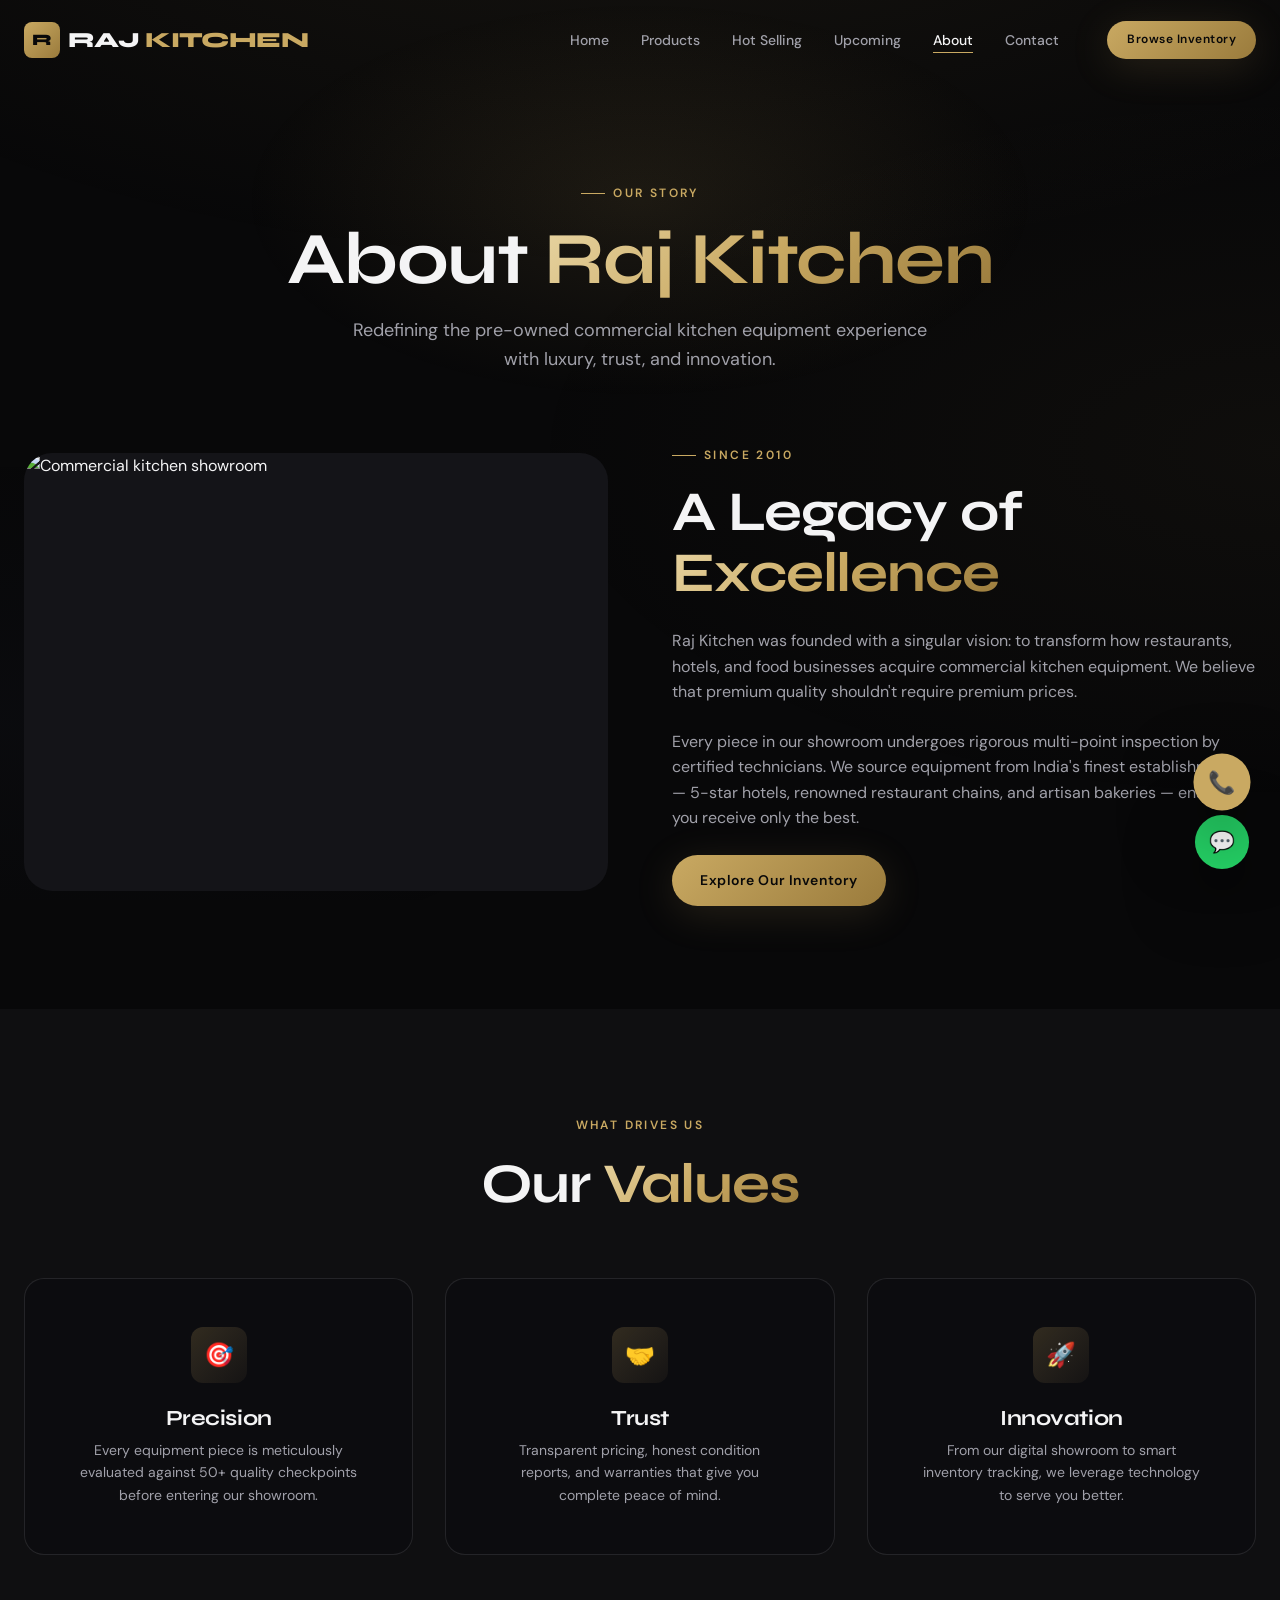
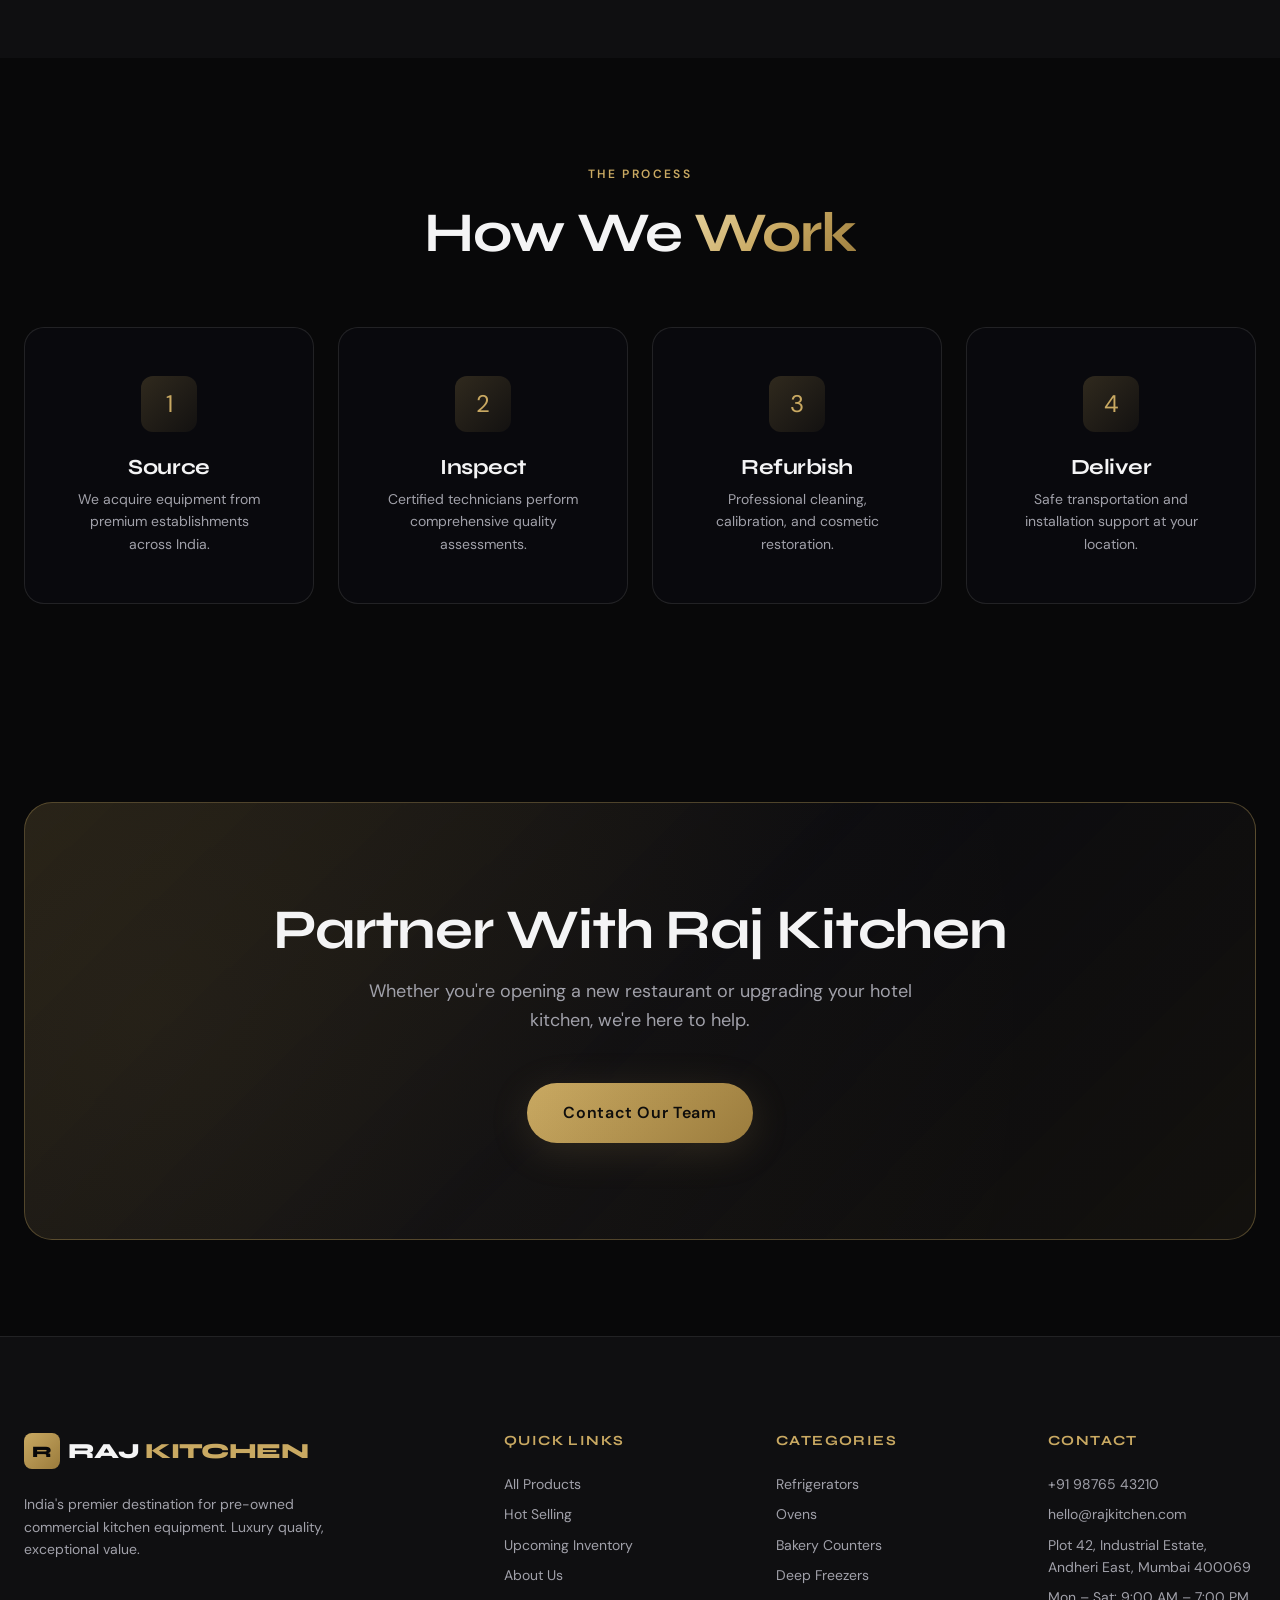
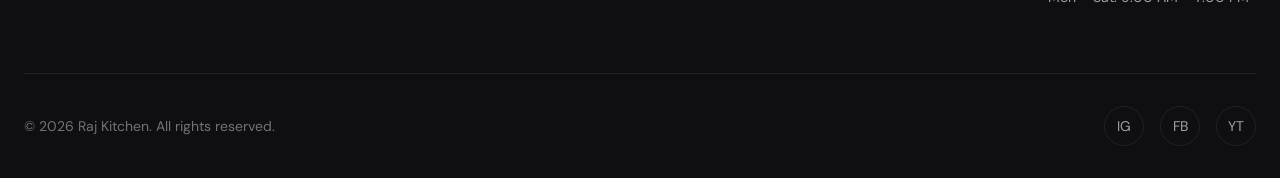
==== about.html @ 54e44d34 "Initial commit: Raj Kitchen premium commercial equipment website" ====
<!DOCTYPE html>
<html lang="en">
<head>
  <meta charset="UTF-8">
  <meta name="viewport" content="width=device-width, initial-scale=1.0">
  <meta name="description" content="Learn about Raj Kitchen — India's premier destination for pre-owned commercial kitchen equipment.">
  <title>About Us | Raj Kitchen</title>
  <link rel="stylesheet" href="css/main.css">
  <link rel="stylesheet" href="css/components.css">
  <link rel="stylesheet" href="https://cdn.jsdelivr.net/npm/aos@2.3.4/dist/aos.css">
</head>
<body data-page="about">
  <div class="page-loader" id="page-loader"><div class="loader-ring"></div></div>
  <div id="site-nav"></div>

  <section class="page-hero">
    <div class="container">
      <span class="eyebrow">Our Story</span>
      <h1 class="page-hero__title">About <span class="text-gradient">Raj Kitchen</span></h1>
      <p class="page-hero__subtitle">Redefining the pre-owned commercial kitchen equipment experience with luxury, trust, and innovation.</p>
    </div>
  </section>

  <section class="section" style="padding-top:0">
    <div class="container">
      <div class="about-story">
        <div class="about-story__image" data-aos="fade-right">
          <img src="https://images.unsplash.com/photo-1556910103-1c02745aae4d?w=900&q=80" alt="Commercial kitchen showroom" loading="lazy">
        </div>
        <div data-aos="fade-left">
          <span class="eyebrow">Since 2010</span>
          <h2 class="section-title" style="margin-top:1rem">A Legacy of <span class="text-gradient">Excellence</span></h2>
          <p class="text-muted" style="margin:1.5rem 0">
            Raj Kitchen was founded with a singular vision: to transform how restaurants, hotels, and food businesses acquire commercial kitchen equipment. We believe that premium quality shouldn't require premium prices.
          </p>
          <p class="text-muted" style="margin-bottom:1.5rem">
            Every piece in our showroom undergoes rigorous multi-point inspection by certified technicians. We source equipment from India's finest establishments — 5-star hotels, renowned restaurant chains, and artisan bakeries — ensuring you receive only the best.
          </p>
          <a href="products.html" class="btn btn--primary">Explore Our Inventory</a>
        </div>
      </div>
    </div>
  </section>

  <section class="section section--dark">
    <div class="container">
      <div class="section-header section-header--center" data-aos="fade-up">
        <span class="eyebrow">What Drives Us</span>
        <h2 class="section-title">Our <span class="text-gradient">Values</span></h2>
      </div>
      <div class="about-values">
        <div class="feature-card" data-aos="fade-up">
          <div class="feature-card__icon">🎯</div>
          <h3 class="feature-card__title">Precision</h3>
          <p class="feature-card__text">Every equipment piece is meticulously evaluated against 50+ quality checkpoints before entering our showroom.</p>
        </div>
        <div class="feature-card" data-aos="fade-up" data-aos-delay="100">
          <div class="feature-card__icon">🤝</div>
          <h3 class="feature-card__title">Trust</h3>
          <p class="feature-card__text">Transparent pricing, honest condition reports, and warranties that give you complete peace of mind.</p>
        </div>
        <div class="feature-card" data-aos="fade-up" data-aos-delay="200">
          <div class="feature-card__icon">🚀</div>
          <h3 class="feature-card__title">Innovation</h3>
          <p class="feature-card__text">From our digital showroom to smart inventory tracking, we leverage technology to serve you better.</p>
        </div>
      </div>
    </div>
  </section>

  <section class="section">
    <div class="container">
      <div class="section-header section-header--center" data-aos="fade-up">
        <span class="eyebrow">The Process</span>
        <h2 class="section-title">How We <span class="text-gradient">Work</span></h2>
      </div>
      <div class="grid-4">
        <div class="feature-card" data-aos="fade-up">
          <div class="feature-card__icon">1</div>
          <h3 class="feature-card__title">Source</h3>
          <p class="feature-card__text">We acquire equipment from premium establishments across India.</p>
        </div>
        <div class="feature-card" data-aos="fade-up" data-aos-delay="100">
          <div class="feature-card__icon">2</div>
          <h3 class="feature-card__title">Inspect</h3>
          <p class="feature-card__text">Certified technicians perform comprehensive quality assessments.</p>
        </div>
        <div class="feature-card" data-aos="fade-up" data-aos-delay="200">
          <div class="feature-card__icon">3</div>
          <h3 class="feature-card__title">Refurbish</h3>
          <p class="feature-card__text">Professional cleaning, calibration, and cosmetic restoration.</p>
        </div>
        <div class="feature-card" data-aos="fade-up" data-aos-delay="300">
          <div class="feature-card__icon">4</div>
          <h3 class="feature-card__title">Deliver</h3>
          <p class="feature-card__text">Safe transportation and installation support at your location.</p>
        </div>
      </div>
    </div>
  </section>

  <section class="cta-section">
    <div class="container">
      <div class="cta-section__inner" data-aos="zoom-in">
        <h2 class="cta-section__title">Partner With Raj Kitchen</h2>
        <p class="cta-section__text">Whether you're opening a new restaurant or upgrading your hotel kitchen, we're here to help.</p>
        <a href="contact.html" class="btn btn--primary btn--lg">Contact Our Team</a>
      </div>
    </div>
  </section>

  <div id="site-footer"></div>

  <script src="https://cdn.jsdelivr.net/npm/gsap@3.12.5/dist/gsap.min.js" defer></script>
  <script src="https://cdn.jsdelivr.net/npm/aos@2.3.4/dist/aos.js" defer></script>
  <script src="https://www.gstatic.com/firebasejs/8.10.1/firebase-app.js" defer></script>
  <script src="https://www.gstatic.com/firebasejs/8.10.1/firebase-auth.js" defer></script>
  <script src="https://www.gstatic.com/firebasejs/8.10.1/firebase-firestore.js" defer></script>
  <script src="https://www.gstatic.com/firebasejs/8.10.1/firebase-storage.js" defer></script>
  <script src="js/firebase-config.js" defer></script>
  <script src="js/firebase-service.js" defer></script>
  <script src="js/components/navigation.js" defer></script>
  <script src="js/components/footer.js" defer></script>
  <script src="js/components/floating-buttons.js" defer></script>
  <script src="js/animations.js" defer></script>
  <script src="js/main.js" defer></script>
</body>
</html>
---- css/main.css ----
@import url('https://fonts.googleapis.com/css2?family=DM+Sans:ital,opsz,wght@0,9..40,300;0,9..40,400;0,9..40,500;0,9..40,600;1,9..40,400&family=Syne:wght@400;500;600;700;800&display=swap');
@import 'variables.css';

*, *::before, *::after {
  box-sizing: border-box;
  margin: 0;
  padding: 0;
}

html {
  scroll-behavior: smooth;
  -webkit-font-smoothing: antialiased;
  -moz-osx-font-smoothing: grayscale;
}

body {
  font-family: var(--font-body);
  font-size: var(--text-base);
  line-height: 1.6;
  color: var(--color-text);
  background: var(--color-bg);
  overflow-x: hidden;
}

body::before {
  content: '';
  position: fixed;
  inset: 0;
  background:
    radial-gradient(ellipse 80% 50% at 50% -20%, rgba(201, 169, 98, 0.08), transparent),
    radial-gradient(ellipse 60% 40% at 100% 50%, rgba(201, 169, 98, 0.04), transparent),
    radial-gradient(ellipse 50% 30% at 0% 80%, rgba(100, 120, 180, 0.03), transparent);
  pointer-events: none;
  z-index: 0;
}

img, video {
  max-width: 100%;
  height: auto;
  display: block;
}

a {
  color: inherit;
  text-decoration: none;
}

button {
  font-family: inherit;
  cursor: pointer;
  border: none;
  background: none;
}

ul, ol {
  list-style: none;
}

.container {
  width: 100%;
  max-width: var(--container-max);
  margin: 0 auto;
  padding: 0 var(--space-lg);
}

.container--narrow {
  max-width: var(--container-narrow);
}

/* Typography */
h1, h2, h3, h4, h5, h6 {
  font-family: var(--font-display);
  font-weight: 700;
  line-height: 1.1;
  letter-spacing: -0.02em;
}

.text-gradient {
  background: linear-gradient(135deg, var(--color-gold-light) 0%, var(--color-gold) 50%, var(--color-gold-dark) 100%);
  -webkit-background-clip: text;
  -webkit-text-fill-color: transparent;
  background-clip: text;
}

.text-muted { color: var(--color-text-muted); }
.text-dim { color: var(--color-text-dim); }
.text-gold { color: var(--color-gold); }

.eyebrow {
  display: inline-flex;
  align-items: center;
  gap: var(--space-sm);
  font-size: var(--text-xs);
  font-weight: 600;
  letter-spacing: 0.2em;
  text-transform: uppercase;
  color: var(--color-gold);
}

.eyebrow::before {
  content: '';
  width: 24px;
  height: 1px;
  background: var(--color-gold);
}

.section-header {
  margin-bottom: var(--space-3xl);
}

.section-header--center {
  text-align: center;
}

.section-header--center .eyebrow::before {
  display: none;
}

.section-title {
  font-size: var(--text-4xl);
  margin-top: var(--space-md);
}

.section-subtitle {
  font-size: var(--text-lg);
  color: var(--color-text-muted);
  margin-top: var(--space-md);
  max-width: 600px;
}

.section-header--center .section-subtitle {
  margin-left: auto;
  margin-right: auto;
}

/* Sections */
.section {
  position: relative;
  padding: var(--space-section) 0;
  z-index: 1;
}

.section--dark {
  background: var(--color-bg-elevated);
}

/* Buttons */
.btn {
  display: inline-flex;
  align-items: center;
  justify-content: center;
  gap: var(--space-sm);
  padding: 0.9rem 1.75rem;
  font-size: var(--text-sm);
  font-weight: 600;
  letter-spacing: 0.04em;
  border-radius: var(--radius-full);
  transition: all var(--duration-normal) var(--ease-out-expo);
  white-space: nowrap;
}

.btn--primary {
  background: linear-gradient(135deg, var(--color-gold) 0%, var(--color-gold-dark) 100%);
  color: var(--color-bg);
  box-shadow: var(--shadow-gold);
}

.btn--primary:hover {
  transform: translateY(-2px);
  box-shadow: 0 12px 48px rgba(201, 169, 98, 0.35);
}

.btn--secondary {
  background: var(--glass-bg);
  color: var(--color-text);
  border: 1px solid var(--glass-border);
  backdrop-filter: var(--glass-blur);
  -webkit-backdrop-filter: var(--glass-blur);
}

.btn--secondary:hover {
  border-color: var(--color-border-gold);
  background: rgba(201, 169, 98, 0.08);
}

.btn--ghost {
  color: var(--color-gold);
  padding: 0.5rem 0;
  border-bottom: 1px solid transparent;
  border-radius: 0;
}

.btn--ghost:hover {
  border-bottom-color: var(--color-gold);
}

.btn--sm {
  padding: 0.6rem 1.25rem;
  font-size: var(--text-xs);
}

.btn--lg {
  padding: 1.1rem 2.25rem;
  font-size: var(--text-base);
}

.btn-group {
  display: flex;
  flex-wrap: wrap;
  gap: var(--space-md);
}

/* Glass card */
.glass-card {
  background: var(--glass-bg);
  border: 1px solid var(--glass-border);
  border-radius: var(--radius-lg);
  backdrop-filter: var(--glass-blur);
  -webkit-backdrop-filter: var(--glass-blur);
  box-shadow: var(--shadow-md);
}

/* Status badges */
.badge {
  display: inline-flex;
  align-items: center;
  gap: 0.35rem;
  padding: 0.3rem 0.75rem;
  font-size: var(--text-xs);
  font-weight: 600;
  letter-spacing: 0.06em;
  text-transform: uppercase;
  border-radius: var(--radius-full);
}

.badge--available { background: rgba(52, 211, 153, 0.15); color: var(--color-success); }
.badge--reserved { background: rgba(251, 191, 36, 0.15); color: var(--color-warning); }
.badge--sold { background: rgba(248, 113, 113, 0.15); color: var(--color-danger); }
.badge--incoming { background: rgba(96, 165, 250, 0.15); color: var(--color-info); }

/* Loading */
.skeleton {
  background: linear-gradient(90deg, var(--color-surface) 25%, rgba(255,255,255,0.05) 50%, var(--color-surface) 75%);
  background-size: 200% 100%;
  animation: shimmer 1.5s infinite;
  border-radius: var(--radius-md);
}

@keyframes shimmer {
  0% { background-position: 200% 0; }
  100% { background-position: -200% 0; }
}

.page-loader {
  position: fixed;
  inset: 0;
  z-index: 9999;
  display: flex;
  align-items: center;
  justify-content: center;
  background: var(--color-bg);
  transition: opacity 0.5s, visibility 0.5s;
}

.page-loader.hidden {
  opacity: 0;
  visibility: hidden;
  pointer-events: none;
}

.loader-ring {
  width: 48px;
  height: 48px;
  border: 2px solid var(--color-border);
  border-top-color: var(--color-gold);
  border-radius: 50%;
  animation: spin 0.8s linear infinite;
}

@keyframes spin {
  to { transform: rotate(360deg); }
}

/* Utility */
.sr-only {
  position: absolute;
  width: 1px;
  height: 1px;
  padding: 0;
  margin: -1px;
  overflow: hidden;
  clip: rect(0, 0, 0, 0);
  border: 0;
}

.hidden { display: none !important; }

.grid-2 {
  display: grid;
  grid-template-columns: repeat(2, 1fr);
  gap: var(--space-xl);
}

.grid-3 {
  display: grid;
  grid-template-columns: repeat(3, 1fr);
  gap: var(--space-xl);
}

.grid-4 {
  display: grid;
  grid-template-columns: repeat(4, 1fr);
  gap: var(--space-lg);
}

@media (max-width: 1024px) {
  .grid-4 { grid-template-columns: repeat(2, 1fr); }
  .grid-3 { grid-template-columns: repeat(2, 1fr); }
}

@media (max-width: 640px) {
  .grid-2, .grid-3, .grid-4 { grid-template-columns: 1fr; }
  :root { --header-height: 68px; }
}
---- css/components.css ----
/* ========== HEADER ========== */
.header {
  position: fixed;
  top: 0;
  left: 0;
  right: 0;
  z-index: 1000;
  height: var(--header-height);
  transition: all var(--duration-normal) var(--ease-out-expo);
}

.header.scrolled {
  background: rgba(8, 8, 9, 0.85);
  backdrop-filter: blur(20px);
  -webkit-backdrop-filter: blur(20px);
  border-bottom: 1px solid var(--color-border);
}

.header__inner {
  display: flex;
  align-items: center;
  justify-content: space-between;
  height: 100%;
}

.logo {
  display: flex;
  align-items: center;
  gap: var(--space-sm);
  font-family: var(--font-display);
  font-size: var(--text-xl);
  font-weight: 800;
  letter-spacing: -0.03em;
}

.logo__icon {
  width: 36px;
  height: 36px;
  display: flex;
  align-items: center;
  justify-content: center;
  background: linear-gradient(135deg, var(--color-gold), var(--color-gold-dark));
  border-radius: var(--radius-sm);
  color: var(--color-bg);
  font-size: 1rem;
  font-weight: 800;
}

.nav {
  display: flex;
  align-items: center;
  gap: var(--space-2xl);
}

.nav__list {
  display: flex;
  align-items: center;
  gap: var(--space-xl);
}

.nav__link {
  font-size: var(--text-sm);
  font-weight: 500;
  color: var(--color-text-muted);
  transition: color var(--duration-fast);
  position: relative;
}

.nav__link::after {
  content: '';
  position: absolute;
  bottom: -4px;
  left: 0;
  width: 0;
  height: 1px;
  background: var(--color-gold);
  transition: width var(--duration-normal) var(--ease-out-expo);
}

.nav__link:hover,
.nav__link.active {
  color: var(--color-text);
}

.nav__link:hover::after,
.nav__link.active::after {
  width: 100%;
}

.nav__toggle {
  display: none;
  flex-direction: column;
  gap: 5px;
  padding: var(--space-sm);
}

.nav__toggle span {
  display: block;
  width: 24px;
  height: 2px;
  background: var(--color-text);
  transition: all var(--duration-fast);
  transform-origin: center;
}

.nav__toggle.active span:nth-child(1) { transform: translateY(7px) rotate(45deg); }
.nav__toggle.active span:nth-child(2) { opacity: 0; }
.nav__toggle.active span:nth-child(3) { transform: translateY(-7px) rotate(-45deg); }

@media (max-width: 900px) {
  .nav__toggle { display: flex; }

  .nav__list {
    position: fixed;
    top: var(--header-height);
    left: 0;
    right: 0;
    bottom: 0;
    flex-direction: column;
    justify-content: center;
    gap: var(--space-2xl);
    background: rgba(8, 8, 9, 0.97);
    backdrop-filter: blur(24px);
    transform: translateX(100%);
    transition: transform var(--duration-slow) var(--ease-out-expo);
  }

  .nav__list.open { transform: translateX(0); }

  .nav__link { font-size: var(--text-2xl); font-family: var(--font-display); }
}

/* ========== HERO ========== */
.hero {
  position: relative;
  min-height: 100vh;
  display: flex;
  align-items: center;
  padding-top: var(--header-height);
  overflow: hidden;
}

.hero__bg-glow {
  position: absolute;
  width: 600px;
  height: 600px;
  border-radius: 50%;
  background: radial-gradient(circle, rgba(201, 169, 98, 0.12) 0%, transparent 70%);
  top: 20%;
  right: -10%;
  pointer-events: none;
  filter: blur(60px);
}

.hero__grid {
  display: grid;
  grid-template-columns: 1fr 1fr;
  gap: var(--space-3xl);
  align-items: center;
  min-height: calc(100vh - var(--header-height));
}

.hero__content {
  position: relative;
  z-index: 2;
}

.hero__title {
  font-size: var(--text-hero);
  font-weight: 800;
  line-height: 1.02;
  margin-bottom: var(--space-lg);
}

.hero__subtitle {
  font-size: var(--text-xl);
  color: var(--color-text-muted);
  max-width: 520px;
  margin-bottom: var(--space-2xl);
  line-height: 1.5;
}

.hero__canvas-wrap {
  position: relative;
  height: 70vh;
  min-height: 420px;
  max-height: 720px;
  perspective: 1200px;
}

.hero__canvas-wrap::before {
  content: '';
  position: absolute;
  inset: 10% 5% 15%;
  background: radial-gradient(ellipse at center, rgba(201, 169, 98, 0.18) 0%, transparent 65%);
  pointer-events: none;
  z-index: 0;
  animation: heroGlowPulse 4s ease-in-out infinite;
}

.hero__canvas-wrap::after {
  content: '';
  position: absolute;
  bottom: 8%;
  left: 50%;
  transform: translateX(-50%);
  width: 70%;
  height: 12%;
  background: radial-gradient(ellipse, rgba(201, 169, 98, 0.25) 0%, transparent 70%);
  filter: blur(24px);
  pointer-events: none;
  z-index: 0;
}

@keyframes heroGlowPulse {
  0%, 100% { opacity: 0.6; transform: scale(1); }
  50% { opacity: 1; transform: scale(1.05); }
}

#hero-canvas {
  position: relative;
  z-index: 1;
  width: 100%;
  height: 100%;
  cursor: grab;
  display: block;
  touch-action: none;
}

#hero-canvas:active { cursor: grabbing; }

.hero__canvas-label {
  position: absolute;
  bottom: var(--space-lg);
  left: 50%;
  transform: translateX(-50%);
  font-size: var(--text-xs);
  letter-spacing: 0.15em;
  text-transform: uppercase;
  color: var(--color-text-dim);
}

.hero__scroll-hint {
  position: absolute;
  bottom: var(--space-2xl);
  left: var(--space-lg);
  display: flex;
  flex-direction: column;
  align-items: center;
  gap: var(--space-sm);
  color: var(--color-text-dim);
  font-size: var(--text-xs);
  letter-spacing: 0.1em;
  text-transform: uppercase;
}

.hero__scroll-line {
  width: 1px;
  height: 48px;
  background: linear-gradient(to bottom, var(--color-gold), transparent);
  animation: scrollPulse 2s ease-in-out infinite;
}

@keyframes scrollPulse {
  0%, 100% { opacity: 0.3; transform: scaleY(0.6); }
  50% { opacity: 1; transform: scaleY(1); }
}

@media (max-width: 900px) {
  .hero__grid {
    grid-template-columns: 1fr;
    text-align: center;
    padding-bottom: var(--space-3xl);
  }

  .hero__subtitle { margin-left: auto; margin-right: auto; }
  .btn-group { justify-content: center; }
  .hero__canvas-wrap { height: 50vh; order: -1; }
  .hero__scroll-hint { display: none; }
}

/* ========== PRODUCT CARDS ========== */
.product-card {
  position: relative;
  border-radius: var(--radius-lg);
  overflow: hidden;
  background: var(--color-bg-card);
  border: 1px solid var(--color-border);
  transition: all var(--duration-normal) var(--ease-out-expo);
  transform-style: preserve-3d;
  perspective: 1000px;
}

.product-card:hover {
  border-color: var(--color-border-gold);
  box-shadow: var(--shadow-gold);
  transform: translateY(-8px);
}

.product-card__image-wrap {
  position: relative;
  aspect-ratio: 4/3;
  overflow: hidden;
  background: var(--color-surface);
}

.product-card__image {
  width: 100%;
  height: 100%;
  object-fit: cover;
  transition: transform var(--duration-slow) var(--ease-out-expo);
}

.product-card:hover .product-card__image {
  transform: scale(1.06);
}

.product-card__badge {
  position: absolute;
  top: var(--space-md);
  left: var(--space-md);
  z-index: 2;
}

.product-card__featured {
  position: absolute;
  top: var(--space-md);
  right: var(--space-md);
  padding: 0.25rem 0.6rem;
  background: var(--color-gold);
  color: var(--color-bg);
  font-size: 0.65rem;
  font-weight: 700;
  letter-spacing: 0.1em;
  text-transform: uppercase;
  border-radius: var(--radius-sm);
}

.product-card__body {
  padding: var(--space-lg);
}

.product-card__category {
  font-size: var(--text-xs);
  color: var(--color-gold);
  text-transform: uppercase;
  letter-spacing: 0.1em;
  margin-bottom: var(--space-xs);
}

.product-card__name {
  font-family: var(--font-display);
  font-size: var(--text-lg);
  font-weight: 600;
  margin-bottom: var(--space-sm);
  display: -webkit-box;
  -webkit-line-clamp: 2;
  -webkit-box-orient: vertical;
  overflow: hidden;
}

.product-card__price {
  font-size: var(--text-xl);
  font-weight: 700;
  color: var(--color-gold-light);
  margin-bottom: var(--space-md);
}

.product-card__footer {
  display: flex;
  align-items: center;
  justify-content: space-between;
  padding-top: var(--space-md);
  border-top: 1px solid var(--color-border);
}

/* ========== CATEGORY CARDS ========== */
.category-card {
  position: relative;
  padding: var(--space-2xl) var(--space-xl);
  border-radius: var(--radius-lg);
  background: var(--glass-bg);
  border: 1px solid var(--glass-border);
  backdrop-filter: var(--glass-blur);
  text-align: center;
  transition: all var(--duration-normal) var(--ease-out-expo);
  transform-style: preserve-3d;
  cursor: pointer;
  overflow: hidden;
}

.category-card::before {
  content: '';
  position: absolute;
  inset: 0;
  background: linear-gradient(135deg, rgba(201, 169, 98, 0.08), transparent);
  opacity: 0;
  transition: opacity var(--duration-normal);
}

.category-card:hover::before { opacity: 1; }

.category-card:hover {
  border-color: var(--color-border-gold);
  box-shadow: var(--shadow-gold);
}

.category-card__icon {
  width: 64px;
  height: 64px;
  margin: 0 auto var(--space-lg);
  display: flex;
  align-items: center;
  justify-content: center;
  font-size: 2rem;
  background: rgba(201, 169, 98, 0.1);
  border-radius: var(--radius-md);
  border: 1px solid var(--color-border-gold);
}

.category-card__name {
  font-family: var(--font-display);
  font-size: var(--text-lg);
  font-weight: 600;
  margin-bottom: var(--space-xs);
}

.category-card__count {
  font-size: var(--text-sm);
  color: var(--color-text-dim);
}

/* ========== FEATURE TABS ========== */
.feature-tabs {
  display: flex;
  gap: var(--space-sm);
  margin-bottom: var(--space-2xl);
  flex-wrap: wrap;
}

.feature-tab {
  padding: 0.65rem 1.5rem;
  font-size: var(--text-sm);
  font-weight: 500;
  color: var(--color-text-muted);
  border: 1px solid var(--color-border);
  border-radius: var(--radius-full);
  transition: all var(--duration-fast);
}

.feature-tab:hover,
.feature-tab.active {
  color: var(--color-bg);
  background: var(--color-gold);
  border-color: var(--color-gold);
}

/* ========== WHY CHOOSE US ========== */
.feature-card {
  padding: var(--space-2xl);
  border-radius: var(--radius-lg);
  background: var(--glass-bg);
  border: 1px solid var(--glass-border);
  text-align: center;
  transition: all var(--duration-normal) var(--ease-out-expo);
}

.feature-card:hover {
  transform: translateY(-6px);
  border-color: var(--color-border-gold);
  box-shadow: var(--shadow-gold);
}

.feature-card__icon {
  width: 56px;
  height: 56px;
  margin: 0 auto var(--space-lg);
  display: flex;
  align-items: center;
  justify-content: center;
  font-size: 1.5rem;
  background: linear-gradient(135deg, rgba(201, 169, 98, 0.2), rgba(201, 169, 98, 0.05));
  border-radius: var(--radius-md);
  color: var(--color-gold);
}

.feature-card__title {
  font-family: var(--font-display);
  font-size: var(--text-xl);
  margin-bottom: var(--space-sm);
}

.feature-card__text {
  color: var(--color-text-muted);
  font-size: var(--text-sm);
}

/* ========== STATS ========== */
.stats-grid {
  display: grid;
  grid-template-columns: repeat(4, 1fr);
  gap: var(--space-xl);
}

.stat-card {
  text-align: center;
  padding: var(--space-2xl);
  border-radius: var(--radius-lg);
  background: var(--glass-bg);
  border: 1px solid var(--glass-border);
}

.stat-card__number {
  font-family: var(--font-display);
  font-size: var(--text-4xl);
  font-weight: 800;
  color: var(--color-gold);
  line-height: 1;
  margin-bottom: var(--space-sm);
}

.stat-card__label {
  font-size: var(--text-sm);
  color: var(--color-text-muted);
  text-transform: uppercase;
  letter-spacing: 0.1em;
}

@media (max-width: 768px) {
  .stats-grid { grid-template-columns: repeat(2, 1fr); }
}

/* ========== TESTIMONIALS ========== */
.testimonial-card {
  padding: var(--space-2xl);
  border-radius: var(--radius-lg);
  background: var(--glass-bg);
  border: 1px solid var(--glass-border);
  height: 100%;
}

.testimonial-card__stars {
  color: var(--color-gold);
  font-size: var(--text-lg);
  margin-bottom: var(--space-lg);
  letter-spacing: 2px;
}

.testimonial-card__text {
  font-size: var(--text-lg);
  line-height: 1.7;
  color: var(--color-text-muted);
  margin-bottom: var(--space-xl);
  font-style: italic;
}

.testimonial-card__author {
  display: flex;
  align-items: center;
  gap: var(--space-md);
}

.testimonial-card__avatar {
  width: 48px;
  height: 48px;
  border-radius: 50%;
  background: linear-gradient(135deg, var(--color-gold), var(--color-gold-dark));
  display: flex;
  align-items: center;
  justify-content: center;
  font-weight: 700;
  color: var(--color-bg);
}

.testimonial-card__name {
  font-weight: 600;
}

.testimonial-card__role {
  font-size: var(--text-sm);
  color: var(--color-text-dim);
}

.swiper-pagination-bullet {
  background: var(--color-text-dim) !important;
  opacity: 0.5 !important;
}

.swiper-pagination-bullet-active {
  background: var(--color-gold) !important;
  opacity: 1 !important;
}

/* ========== CTA ========== */
.cta-section {
  position: relative;
  padding: var(--space-4xl) 0;
  overflow: hidden;
}

.cta-section__inner {
  position: relative;
  padding: var(--space-4xl);
  border-radius: var(--radius-xl);
  background: linear-gradient(135deg, rgba(201, 169, 98, 0.12) 0%, rgba(12, 12, 16, 0.9) 50%, rgba(201, 169, 98, 0.06) 100%);
  border: 1px solid var(--color-border-gold);
  text-align: center;
  overflow: hidden;
}

.cta-section__inner::before {
  content: '';
  position: absolute;
  top: -50%;
  left: -50%;
  width: 200%;
  height: 200%;
  background: radial-gradient(circle at 30% 50%, rgba(201, 169, 98, 0.08), transparent 50%);
  pointer-events: none;
}

.cta-section__title {
  font-size: var(--text-4xl);
  margin-bottom: var(--space-md);
  position: relative;
}

.cta-section__text {
  font-size: var(--text-lg);
  color: var(--color-text-muted);
  max-width: 560px;
  margin: 0 auto var(--space-2xl);
  position: relative;
}

/* ========== FOOTER ========== */
.footer {
  background: var(--color-bg-elevated);
  border-top: 1px solid var(--color-border);
  padding: var(--space-4xl) 0 var(--space-xl);
}

.footer__grid {
  display: grid;
  grid-template-columns: 2fr 1fr 1fr 1fr;
  gap: var(--space-3xl);
  margin-bottom: var(--space-3xl);
}

.footer__brand-text {
  color: var(--color-text-muted);
  margin-top: var(--space-lg);
  max-width: 320px;
  font-size: var(--text-sm);
}

.footer__heading {
  font-family: var(--font-display);
  font-size: var(--text-sm);
  font-weight: 700;
  text-transform: uppercase;
  letter-spacing: 0.1em;
  margin-bottom: var(--space-lg);
  color: var(--color-gold);
}

.footer__links {
  display: flex;
  flex-direction: column;
  gap: var(--space-sm);
}

.footer__link {
  font-size: var(--text-sm);
  color: var(--color-text-muted);
  transition: color var(--duration-fast);
}

.footer__link:hover { color: var(--color-text); }

.footer__bottom {
  display: flex;
  align-items: center;
  justify-content: space-between;
  padding-top: var(--space-xl);
  border-top: 1px solid var(--color-border);
  font-size: var(--text-sm);
  color: var(--color-text-dim);
}

.footer__socials {
  display: flex;
  gap: var(--space-md);
}

.footer__social {
  width: 40px;
  height: 40px;
  display: flex;
  align-items: center;
  justify-content: center;
  border-radius: 50%;
  border: 1px solid var(--color-border);
  color: var(--color-text-muted);
  transition: all var(--duration-fast);
}

.footer__social:hover {
  border-color: var(--color-gold);
  color: var(--color-gold);
}

@media (max-width: 900px) {
  .footer__grid { grid-template-columns: 1fr 1fr; }
  .footer__bottom { flex-direction: column; gap: var(--space-md); text-align: center; }
}

@media (max-width: 480px) {
  .footer__grid { grid-template-columns: 1fr; }
}

/* ========== FLOATING BUTTONS ========== */
.floating-actions {
  position: fixed;
  bottom: var(--space-xl);
  right: var(--space-xl);
  z-index: 900;
  display: flex;
  flex-direction: column-reverse;
  gap: var(--space-sm);
}

.floating-btn {
  width: 52px;
  height: 52px;
  border-radius: 50%;
  display: flex;
  align-items: center;
  justify-content: center;
  font-size: 1.25rem;
  color: #fff;
  box-shadow: var(--shadow-lg);
  transition: all var(--duration-normal) var(--ease-out-expo);
  position: relative;
}

.floating-btn:hover {
  transform: scale(1.1);
}

.floating-btn--whatsapp { background: #25d366; }
.floating-btn--call { background: var(--color-gold); color: var(--color-bg); }
.floating-btn--email { background: #4a90d9; }
.floating-btn--instagram { background: linear-gradient(45deg, #f09433, #e6683c, #dc2743, #cc2366, #bc1888); }
.floating-btn--facebook { background: #1877f2; }
.floating-btn--telegram { background: #0088cc; }
.floating-btn--youtube { background: #ff0000; }

.floating-btn__tooltip {
  position: absolute;
  right: calc(100% + 10px);
  white-space: nowrap;
  padding: 0.4rem 0.75rem;
  background: var(--color-surface);
  border: 1px solid var(--color-border);
  border-radius: var(--radius-sm);
  font-size: var(--text-xs);
  opacity: 0;
  pointer-events: none;
  transition: opacity var(--duration-fast);
}

.floating-btn:hover .floating-btn__tooltip { opacity: 1; }

/* ========== PAGE HERO (inner pages) ========== */
.page-hero {
  padding: calc(var(--header-height) + var(--space-4xl)) 0 var(--space-3xl);
  text-align: center;
  position: relative;
  overflow: hidden;
}

.page-hero::before {
  content: '';
  position: absolute;
  top: 0;
  left: 50%;
  transform: translateX(-50%);
  width: 800px;
  height: 400px;
  background: radial-gradient(ellipse, rgba(201, 169, 98, 0.1), transparent 70%);
  pointer-events: none;
}

.page-hero__title {
  font-size: var(--text-5xl);
  margin-top: var(--space-md);
  position: relative;
}

.page-hero__subtitle {
  font-size: var(--text-lg);
  color: var(--color-text-muted);
  margin-top: var(--space-md);
  max-width: 600px;
  margin-left: auto;
  margin-right: auto;
  position: relative;
}

/* ========== FILTERS ========== */
.filters-bar {
  display: flex;
  flex-wrap: wrap;
  gap: var(--space-md);
  margin-bottom: var(--space-2xl);
  padding: var(--space-lg);
  background: var(--glass-bg);
  border: 1px solid var(--glass-border);
  border-radius: var(--radius-lg);
  backdrop-filter: var(--glass-blur);
}

.filter-select,
.filter-input {
  padding: 0.65rem 1rem;
  background: var(--color-surface);
  border: 1px solid var(--color-border);
  border-radius: var(--radius-md);
  color: var(--color-text);
  font-size: var(--text-sm);
  min-width: 160px;
}

.filter-select:focus,
.filter-input:focus {
  outline: none;
  border-color: var(--color-gold);
}

/* ========== PRODUCT DETAIL ========== */
.product-detail {
  display: grid;
  grid-template-columns: 1fr 1fr;
  gap: var(--space-3xl);
  align-items: start;
}

.product-gallery__main {
  aspect-ratio: 4/3;
  border-radius: var(--radius-lg);
  overflow: hidden;
  background: var(--color-surface);
  margin-bottom: var(--space-md);
}

.product-gallery__main img {
  width: 100%;
  height: 100%;
  object-fit: cover;
}

.product-gallery__thumbs {
  display: flex;
  gap: var(--space-sm);
  overflow-x: auto;
}

.product-gallery__thumb {
  width: 80px;
  height: 60px;
  border-radius: var(--radius-sm);
  overflow: hidden;
  border: 2px solid transparent;
  cursor: pointer;
  flex-shrink: 0;
  opacity: 0.6;
  transition: all var(--duration-fast);
}

.product-gallery__thumb.active,
.product-gallery__thumb:hover {
  border-color: var(--color-gold);
  opacity: 1;
}

.product-gallery__thumb img {
  width: 100%;
  height: 100%;
  object-fit: cover;
}

.product-info__price {
  font-size: var(--text-3xl);
  font-weight: 800;
  color: var(--color-gold-light);
  margin: var(--space-lg) 0;
}

.product-info__specs {
  margin: var(--space-2xl) 0;
}

.product-info__specs h3 {
  font-size: var(--text-lg);
  margin-bottom: var(--space-md);
}

.spec-list {
  display: grid;
  gap: var(--space-sm);
}

.spec-item {
  display: flex;
  justify-content: space-between;
  padding: var(--space-sm) 0;
  border-bottom: 1px solid var(--color-border);
  font-size: var(--text-sm);
}

.spec-item__label { color: var(--color-text-dim); }
.spec-item__value { font-weight: 500; }

.contact-actions {
  display: flex;
  flex-wrap: wrap;
  gap: var(--space-md);
  margin-top: var(--space-xl);
}

@media (max-width: 900px) {
  .product-detail { grid-template-columns: 1fr; }
}

/* ========== CONTACT ========== */
.contact-grid {
  display: grid;
  grid-template-columns: 1fr 1.2fr;
  gap: var(--space-3xl);
}

.contact-info-card {
  padding: var(--space-2xl);
  border-radius: var(--radius-lg);
  background: var(--glass-bg);
  border: 1px solid var(--glass-border);
  margin-bottom: var(--space-lg);
}

.contact-info-card__icon {
  width: 48px;
  height: 48px;
  display: flex;
  align-items: center;
  justify-content: center;
  background: rgba(201, 169, 98, 0.1);
  border-radius: var(--radius-md);
  color: var(--color-gold);
  font-size: 1.25rem;
  margin-bottom: var(--space-md);
}

.contact-form {
  padding: var(--space-2xl);
  border-radius: var(--radius-lg);
  background: var(--glass-bg);
  border: 1px solid var(--glass-border);
}

.form-group {
  margin-bottom: var(--space-lg);
}

.form-label {
  display: block;
  font-size: var(--text-sm);
  font-weight: 500;
  margin-bottom: var(--space-sm);
  color: var(--color-text-muted);
}

.form-input,
.form-textarea,
.form-select {
  width: 100%;
  padding: 0.85rem 1rem;
  background: var(--color-surface);
  border: 1px solid var(--color-border);
  border-radius: var(--radius-md);
  color: var(--color-text);
  font-size: var(--text-base);
  transition: border-color var(--duration-fast);
}

.form-input:focus,
.form-textarea:focus,
.form-select:focus {
  outline: none;
  border-color: var(--color-gold);
}

.form-textarea {
  min-height: 140px;
  resize: vertical;
}

@media (max-width: 900px) {
  .contact-grid { grid-template-columns: 1fr; }
}

/* ========== ABOUT ========== */
.about-story {
  display: grid;
  grid-template-columns: 1fr 1fr;
  gap: var(--space-3xl);
  align-items: center;
}

.about-story__image {
  border-radius: var(--radius-xl);
  overflow: hidden;
  aspect-ratio: 4/3;
  background: var(--color-surface);
}

.about-story__image img {
  width: 100%;
  height: 100%;
  object-fit: cover;
}

.about-values {
  display: grid;
  grid-template-columns: repeat(3, 1fr);
  gap: var(--space-xl);
}

@media (max-width: 900px) {
  .about-story { grid-template-columns: 1fr; }
  .about-values { grid-template-columns: 1fr; }
}

/* ========== EMPTY STATE ========== */
.empty-state {
  text-align: center;
  padding: var(--space-4xl);
  color: var(--color-text-muted);
}

.empty-state__icon {
  font-size: 3rem;
  margin-bottom: var(--space-lg);
  opacity: 0.5;
}

/* ========== MARQUEE ========== */
.marquee {
  overflow: hidden;
  padding: var(--space-lg) 0;
  border-top: 1px solid var(--color-border);
  border-bottom: 1px solid var(--color-border);
  background: var(--color-bg-elevated);
}

.marquee__track {
  display: flex;
  gap: var(--space-3xl);
  animation: marquee 30s linear infinite;
  width: max-content;
}

.marquee__item {
  font-family: var(--font-display);
  font-size: var(--text-sm);
  font-weight: 600;
  letter-spacing: 0.15em;
  text-transform: uppercase;
  color: var(--color-text-dim);
  white-space: nowrap;
  display: flex;
  align-items: center;
  gap: var(--space-3xl);
}

.marquee__item::after {
  content: '◆';
  color: var(--color-gold);
  font-size: 0.5rem;
}

@keyframes marquee {
  0% { transform: translateX(0); }
  100% { transform: translateX(-50%); }
}

/* ========== PARALLAX LAYERS ========== */
.parallax-layer {
  will-change: transform;
}

/* ========== BREADCRUMB ========== */
.breadcrumb {
  display: flex;
  align-items: center;
  gap: var(--space-sm);
  font-size: var(--text-sm);
  color: var(--color-text-dim);
  margin-bottom: var(--space-xl);
}

.breadcrumb a:hover { color: var(--color-gold); }
.breadcrumb__sep { opacity: 0.4; }
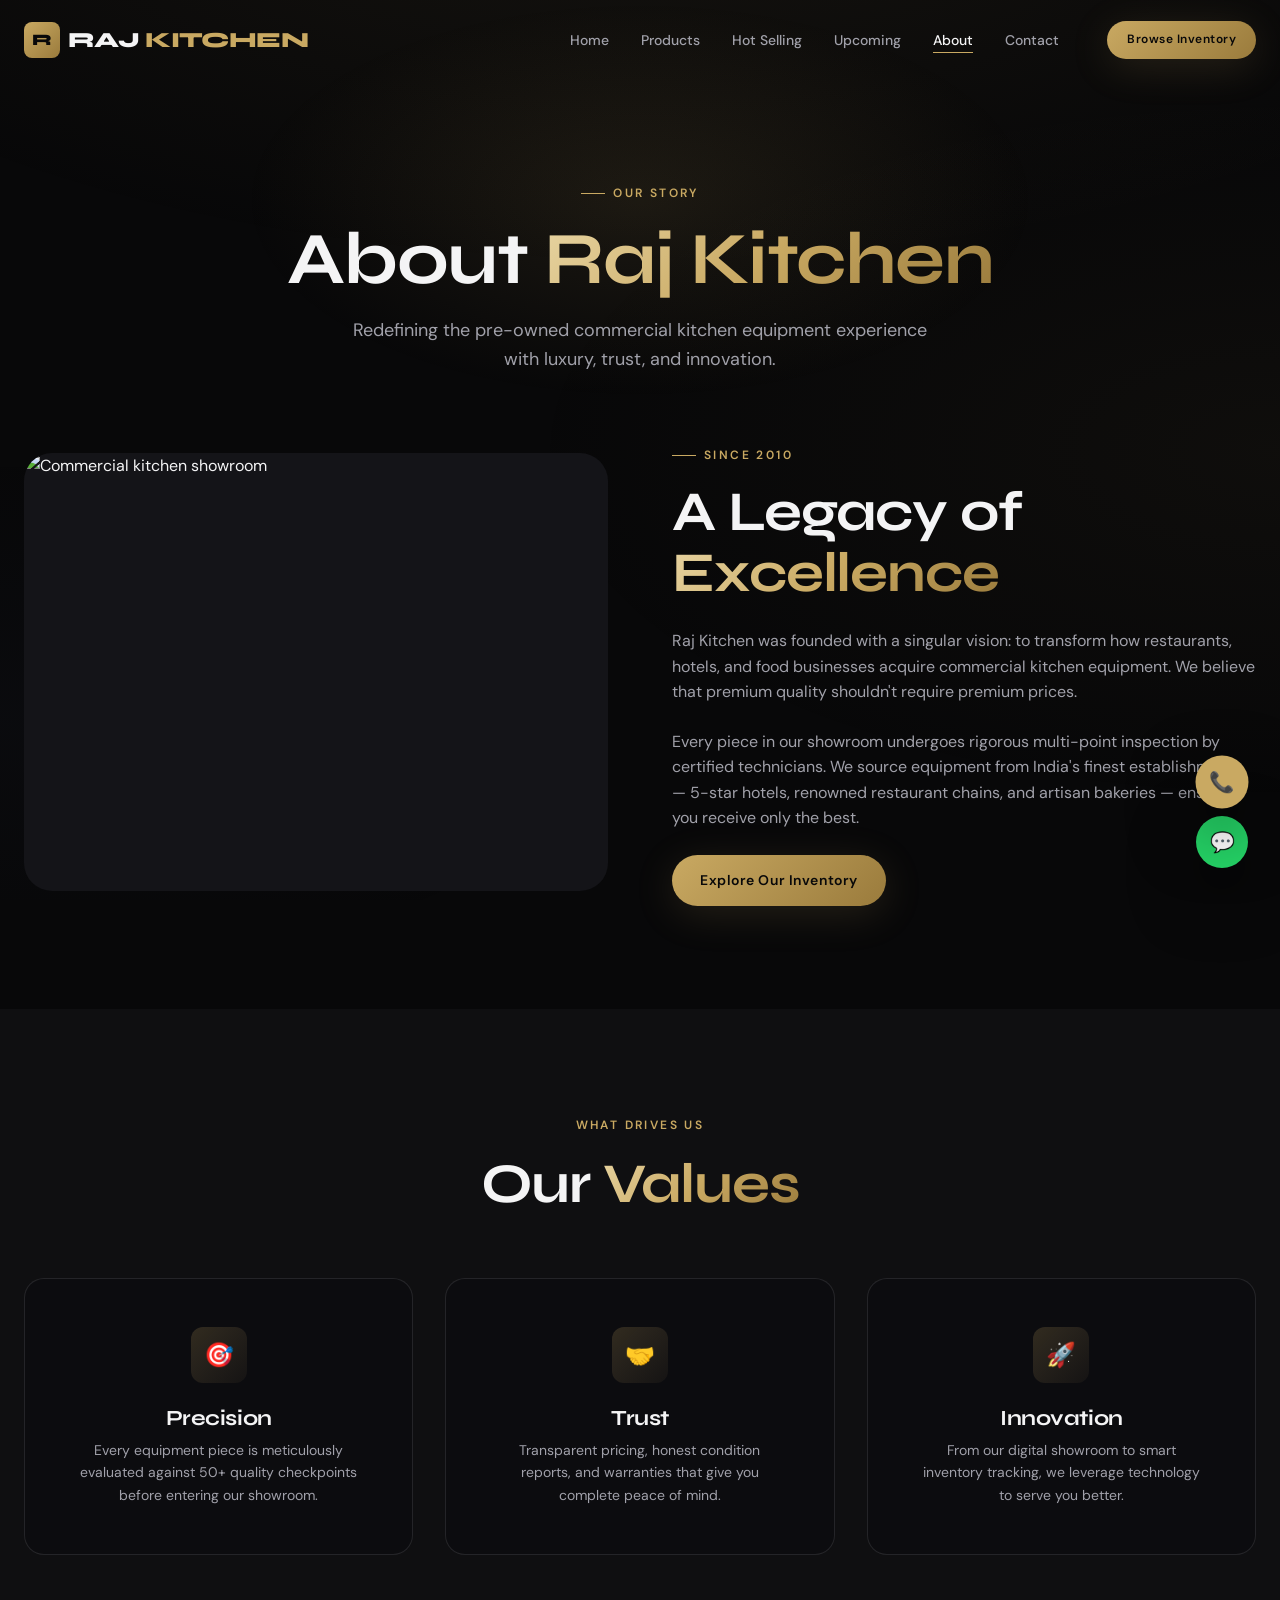
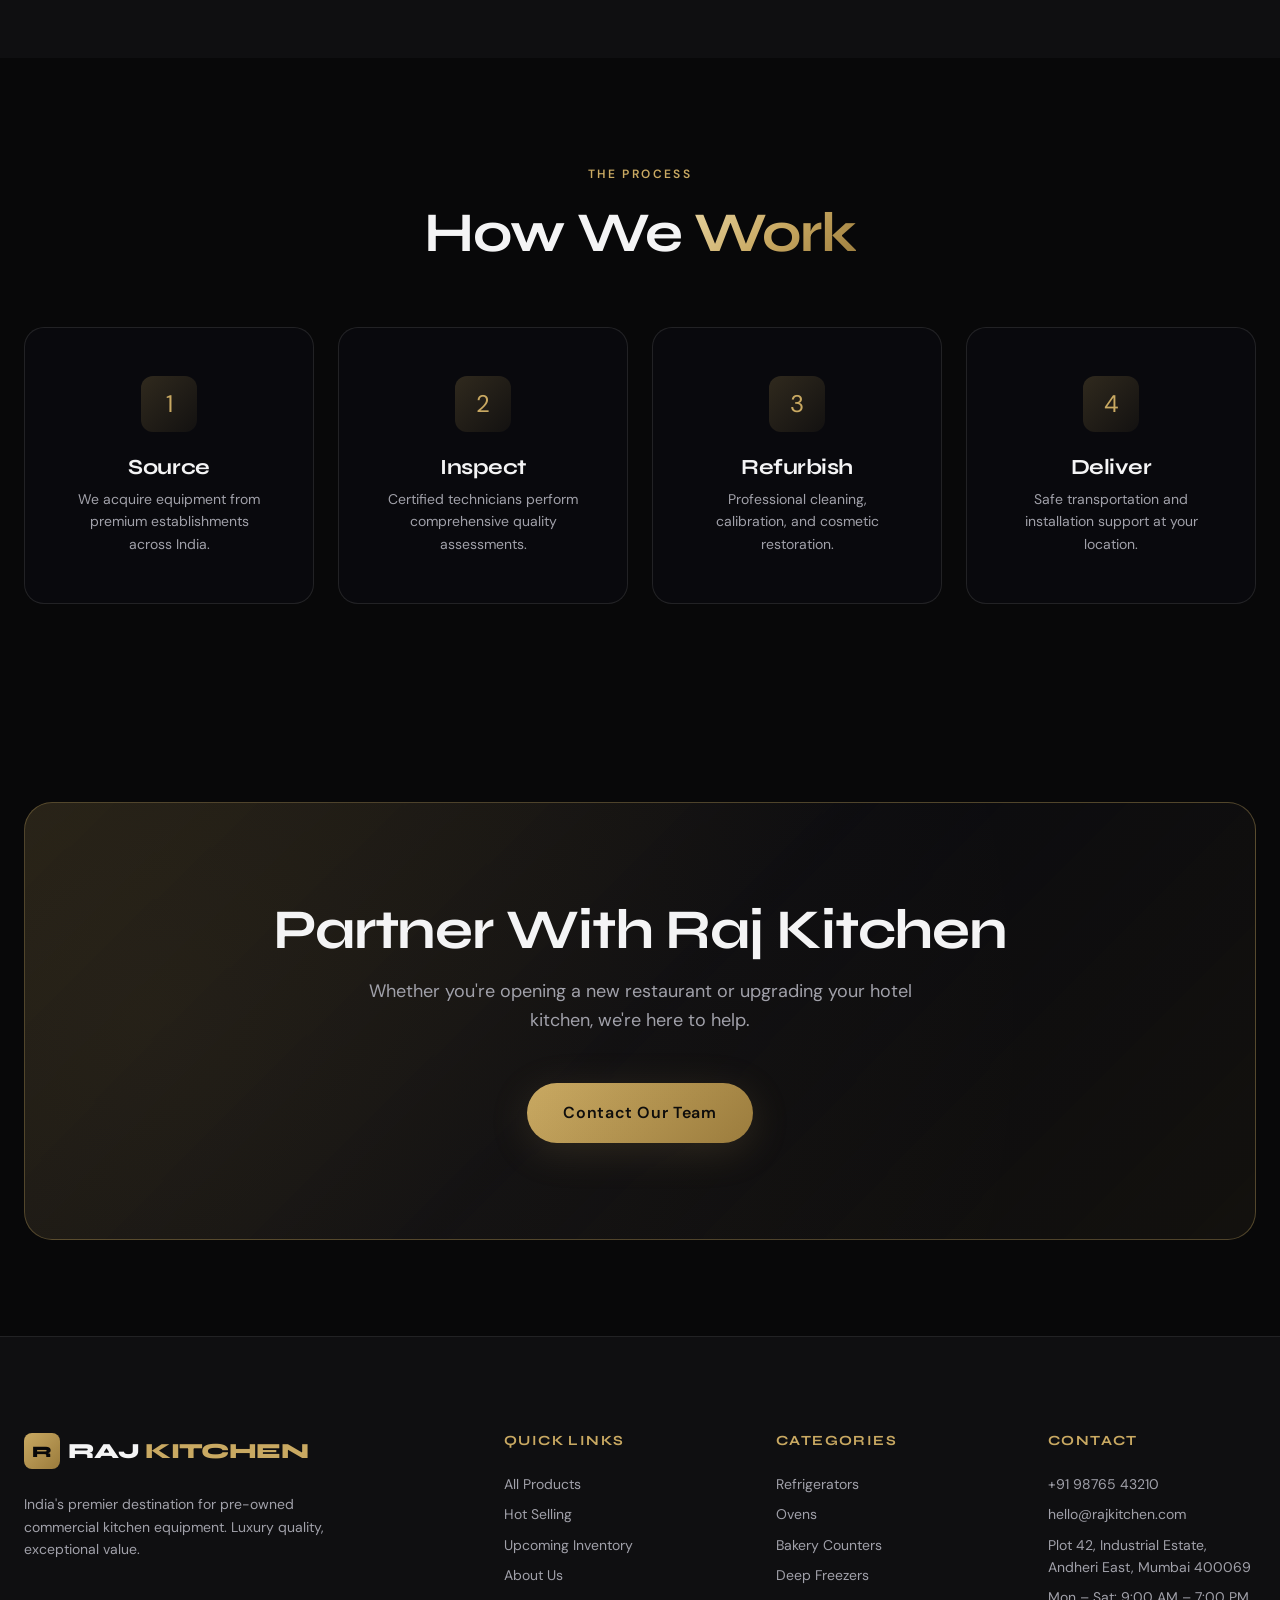
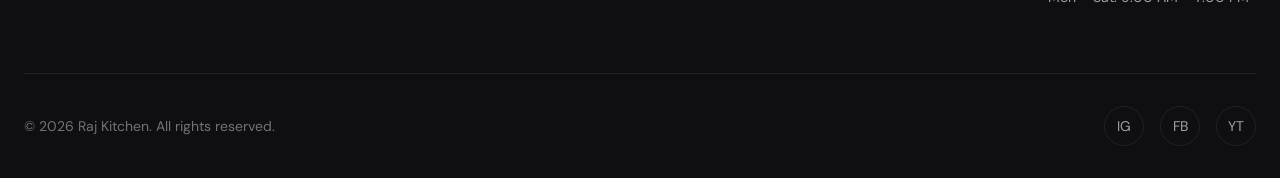
==== commit 69a30df9: "Fix mobile responsive layout and rebrand polish for production. Add dedicated mobile stylesheet, sca" ====
--- a/about.html
+++ b/about.html
@@ -2,7 +2,7 @@
 <html lang="en">
 <head>
   <meta charset="UTF-8">
-  <meta name="viewport" content="width=device-width, initial-scale=1.0">
+  <meta name="viewport" content="width=device-width, initial-scale=1.0, viewport-fit=cover">
   <meta name="description" content="Learn about Raj Kitchen — India's premier destination for pre-owned commercial kitchen equipment.">
   <title>About Us | Raj Kitchen</title>
   <link rel="stylesheet" href="css/main.css">
--- a/css/main.css
+++ b/css/main.css
@@ -1,5 +1,6 @@
 @import url('https://fonts.googleapis.com/css2?family=DM+Sans:ital,opsz,wght@0,9..40,300;0,9..40,400;0,9..40,500;0,9..40,600;1,9..40,400&family=Syne:wght@400;500;600;700;800&display=swap');
 @import 'variables.css';
+@import 'mobile.css';
 
 *, *::before, *::after {
   box-sizing: border-box;
--- a/css/components.css
+++ b/css/components.css
@@ -50,6 +50,7 @@
   display: flex;
   align-items: center;
   gap: var(--space-2xl);
+  margin-left: auto;
 }
 
 .nav__list {
@@ -274,8 +275,6 @@
   }
 
   .hero__subtitle { margin-left: auto; margin-right: auto; }
-  .btn-group { justify-content: center; }
-  .hero__canvas-wrap { height: 50vh; order: -1; }
   .hero__scroll-hint { display: none; }
 }
 
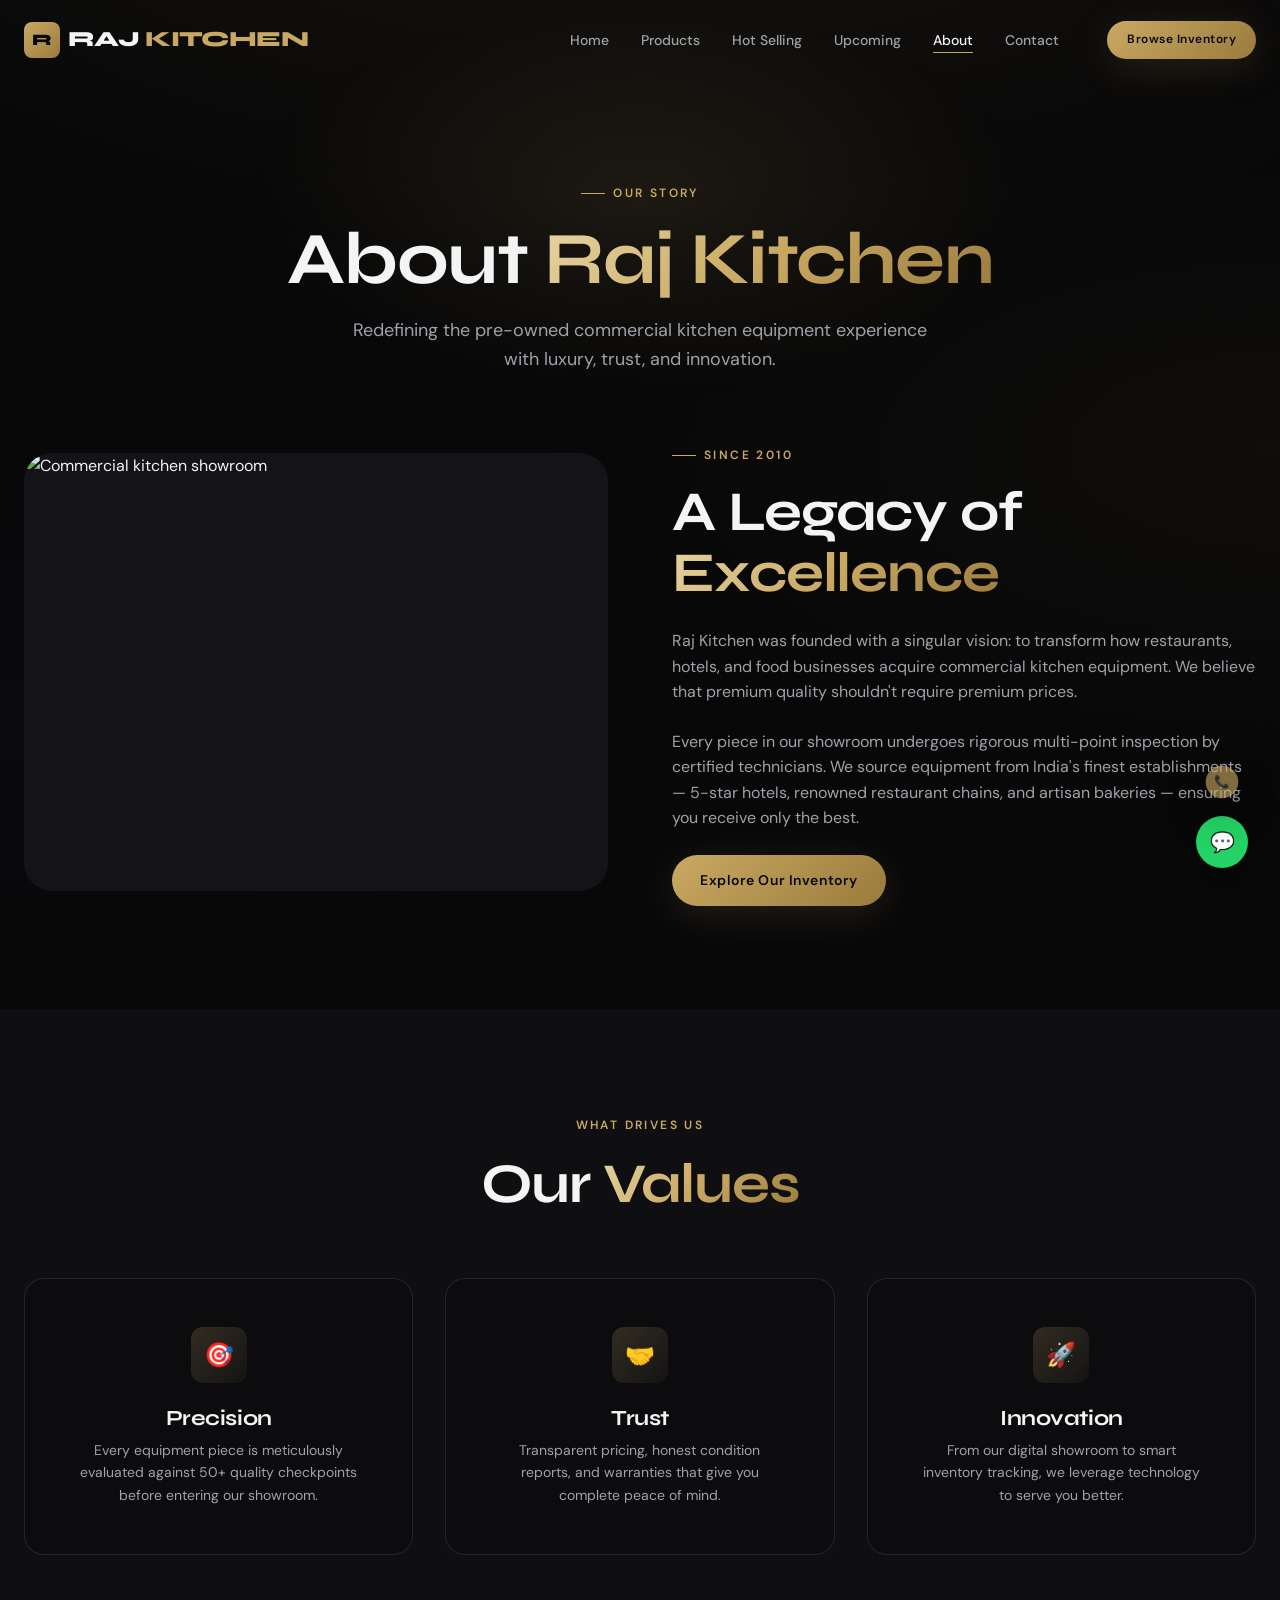
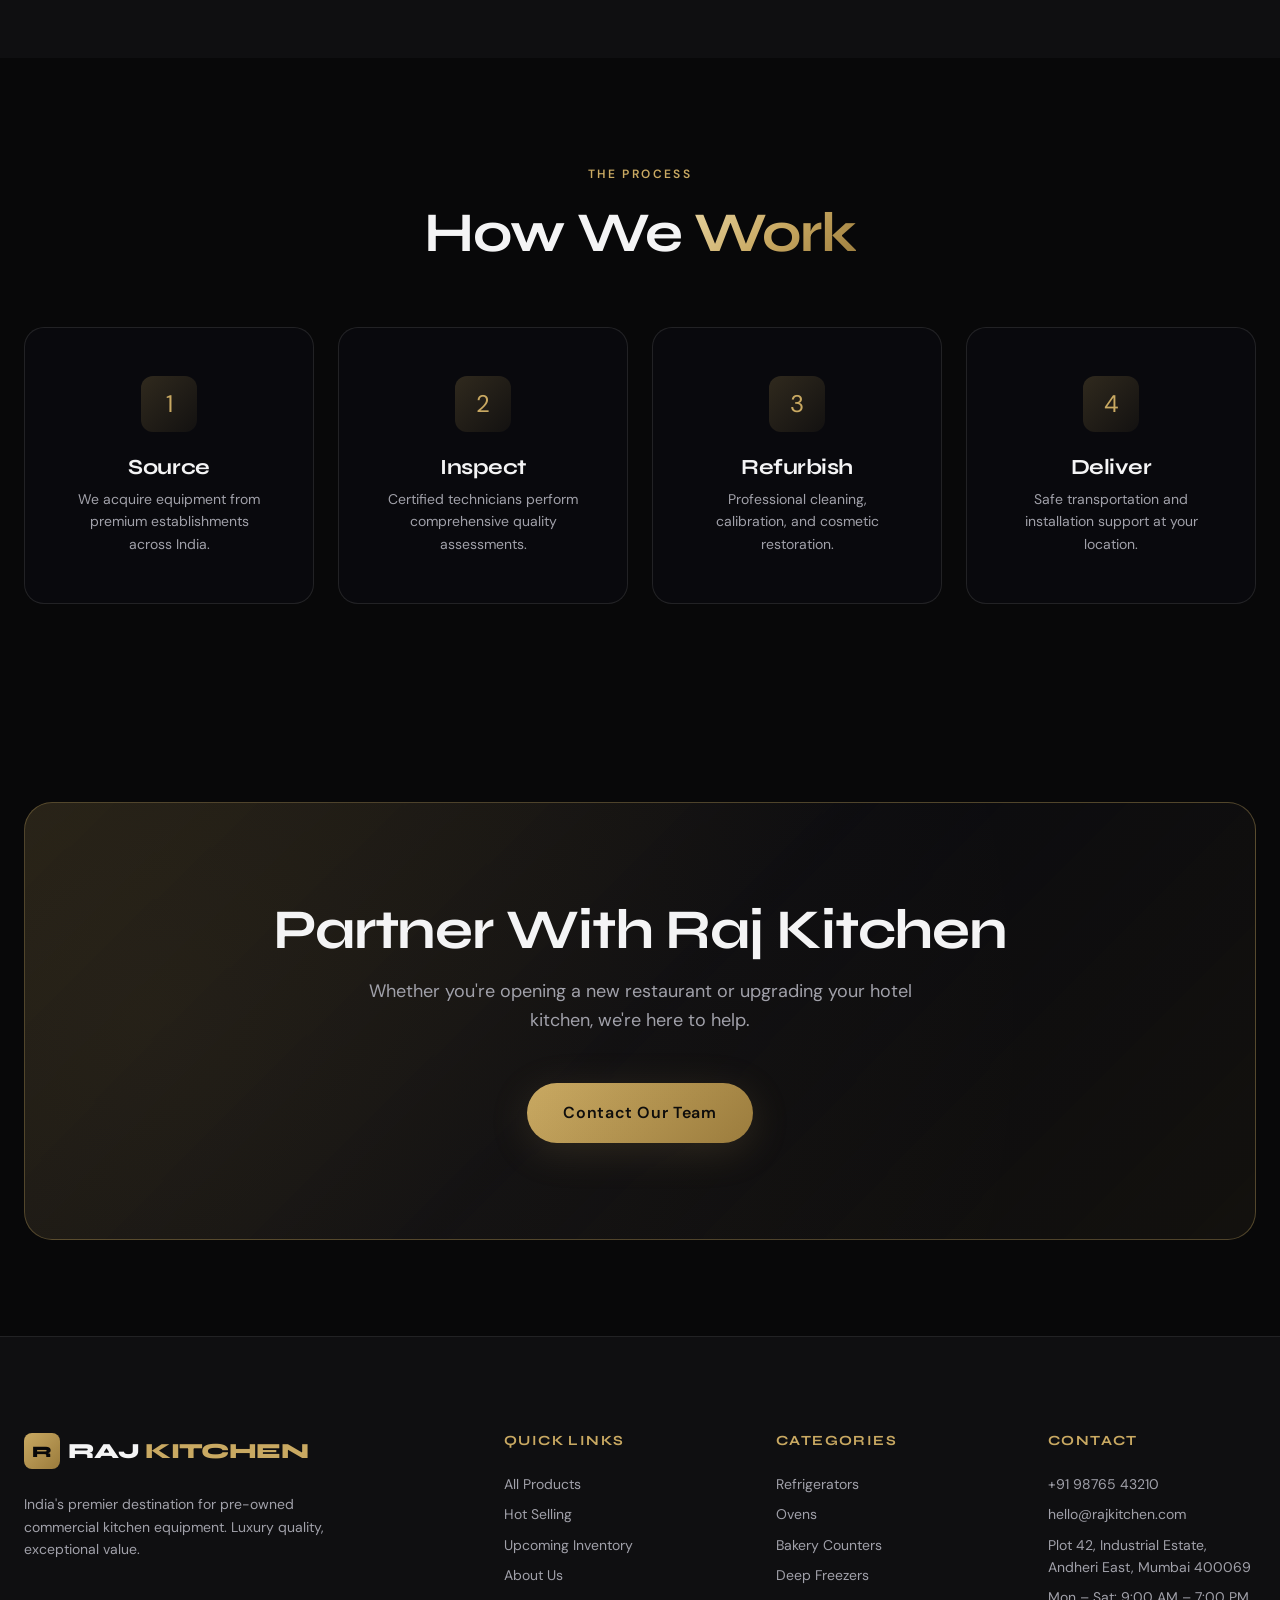
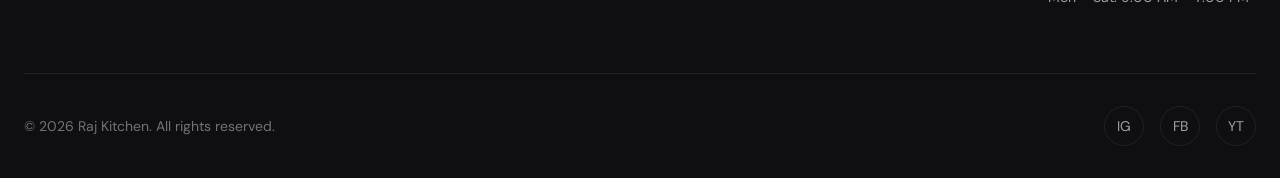
==== commit 98fd2042: "Fix mobile header and hero alignment for production. Restructure navigation for logo-left and menu-r" ====
--- a/about.html
+++ b/about.html
@@ -5,8 +5,8 @@
   <meta name="viewport" content="width=device-width, initial-scale=1.0, viewport-fit=cover">
   <meta name="description" content="Learn about Raj Kitchen — India's premier destination for pre-owned commercial kitchen equipment.">
   <title>About Us | Raj Kitchen</title>
-  <link rel="stylesheet" href="css/main.css">
-  <link rel="stylesheet" href="css/components.css">
+  <link rel="stylesheet" href="css/main.css?v=3">
+  <link rel="stylesheet" href="css/components.css?v=3">
   <link rel="stylesheet" href="https://cdn.jsdelivr.net/npm/aos@2.3.4/dist/aos.css">
 </head>
 <body data-page="about">
--- a/css/components.css
+++ b/css/components.css
@@ -31,6 +31,12 @@
   font-size: var(--text-xl);
   font-weight: 800;
   letter-spacing: -0.03em;
+  min-width: 0;
+}
+
+.logo__brand {
+  white-space: nowrap;
+  line-height: 1;
 }
 
 .logo__icon {
@@ -109,7 +115,56 @@
 .nav__toggle.active span:nth-child(3) { transform: translateY(-7px) rotate(-45deg); }
 
 @media (max-width: 900px) {
-  .nav__toggle { display: flex; }
+  .header__inner {
+    display: flex;
+    align-items: center;
+    justify-content: space-between;
+    gap: 0.75rem;
+    width: 100%;
+  }
+
+  .logo {
+    flex: 1 1 auto;
+    min-width: 0;
+    max-width: calc(100% - 52px);
+    font-size: clamp(0.82rem, 3.2vw, 1rem);
+  }
+
+  .logo__brand {
+    display: block;
+    overflow: hidden;
+    text-overflow: ellipsis;
+  }
+
+  .nav__toggle {
+    display: flex !important;
+    flex: 0 0 auto;
+    order: 2;
+    z-index: 1002;
+  }
+
+  .nav {
+    position: static;
+    width: 0;
+    height: 0;
+    margin: 0;
+    padding: 0;
+    overflow: visible;
+    order: 3;
+  }
+
+  .nav__cta {
+    display: none !important;
+    visibility: hidden;
+    width: 0 !important;
+    height: 0 !important;
+    padding: 0 !important;
+    margin: 0 !important;
+    overflow: hidden !important;
+    opacity: 0 !important;
+    pointer-events: none !important;
+    position: absolute !important;
+  }
 
   .nav__list {
     position: fixed;
@@ -124,6 +179,9 @@
     backdrop-filter: blur(24px);
     transform: translateX(100%);
     transition: transform var(--duration-slow) var(--ease-out-expo);
+    z-index: 1001;
+    width: 100%;
+    pointer-events: auto;
   }
 
   .nav__list.open { transform: translateX(0); }
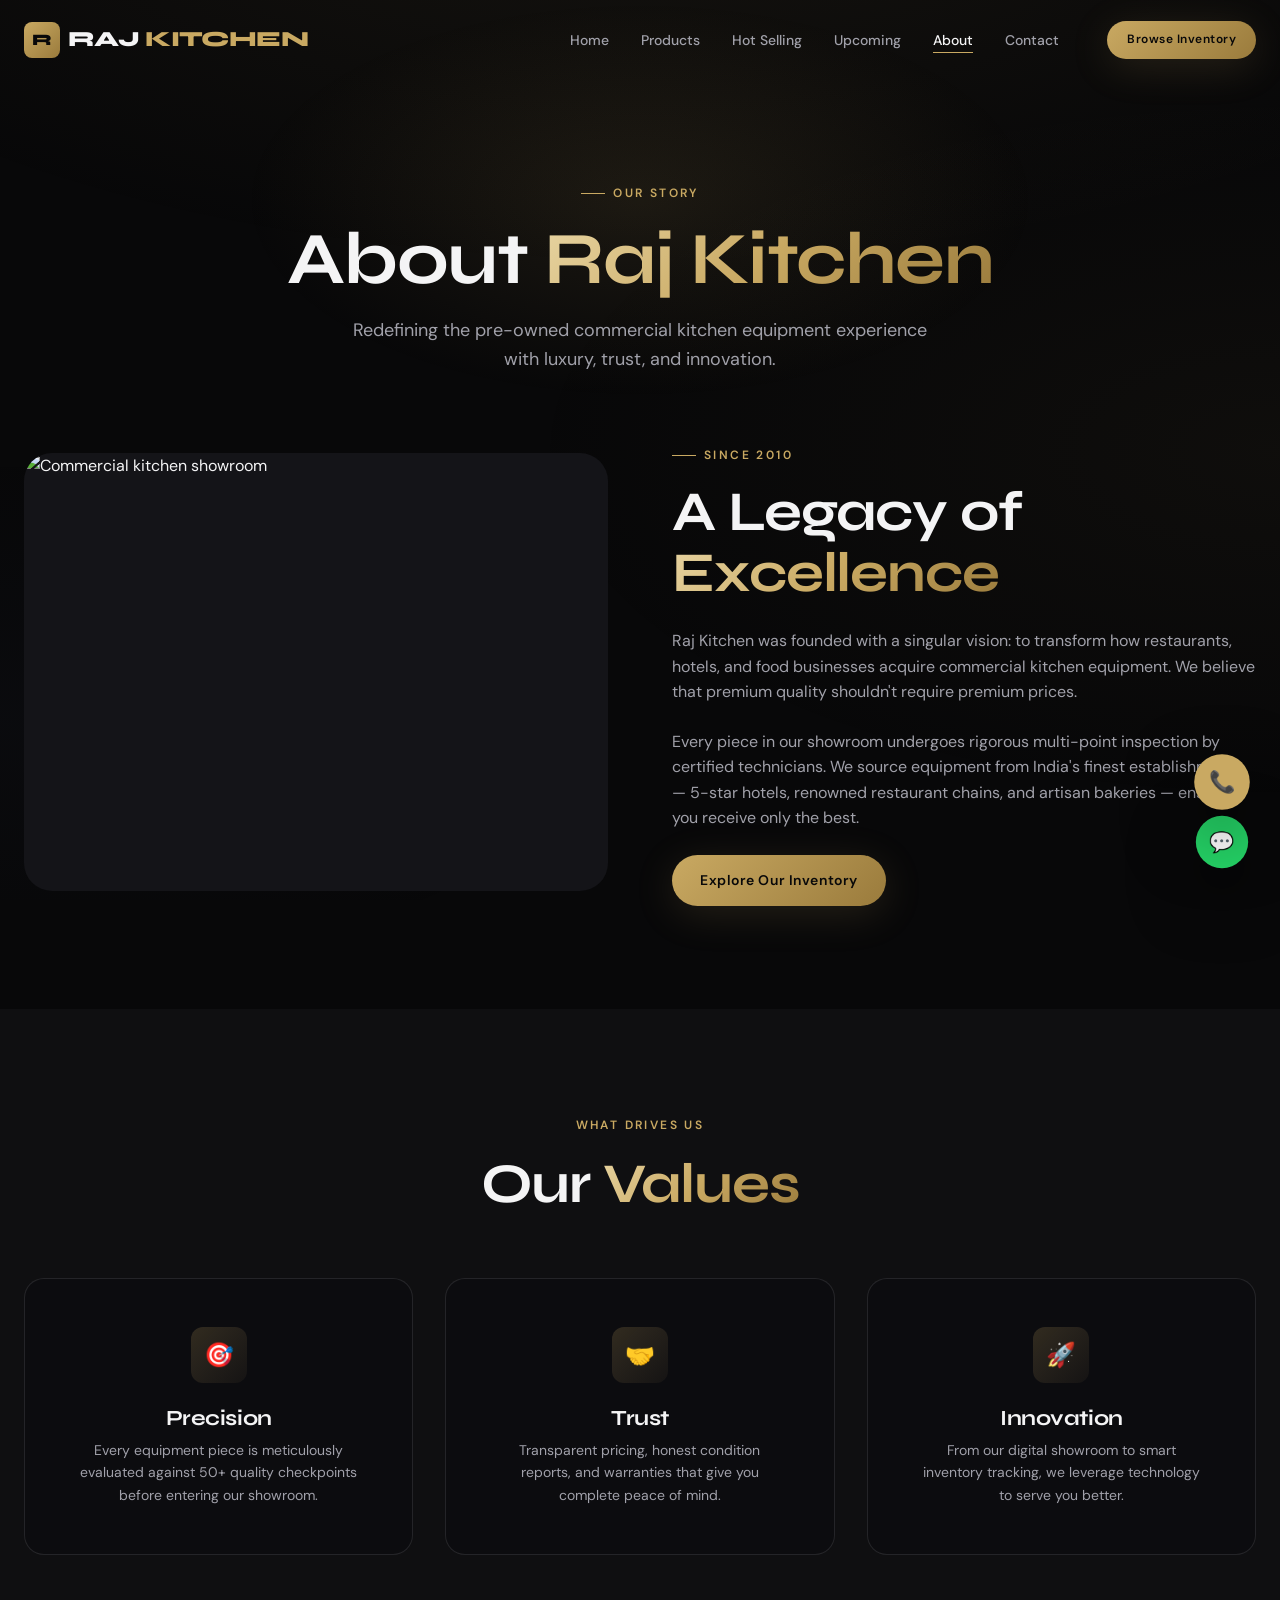
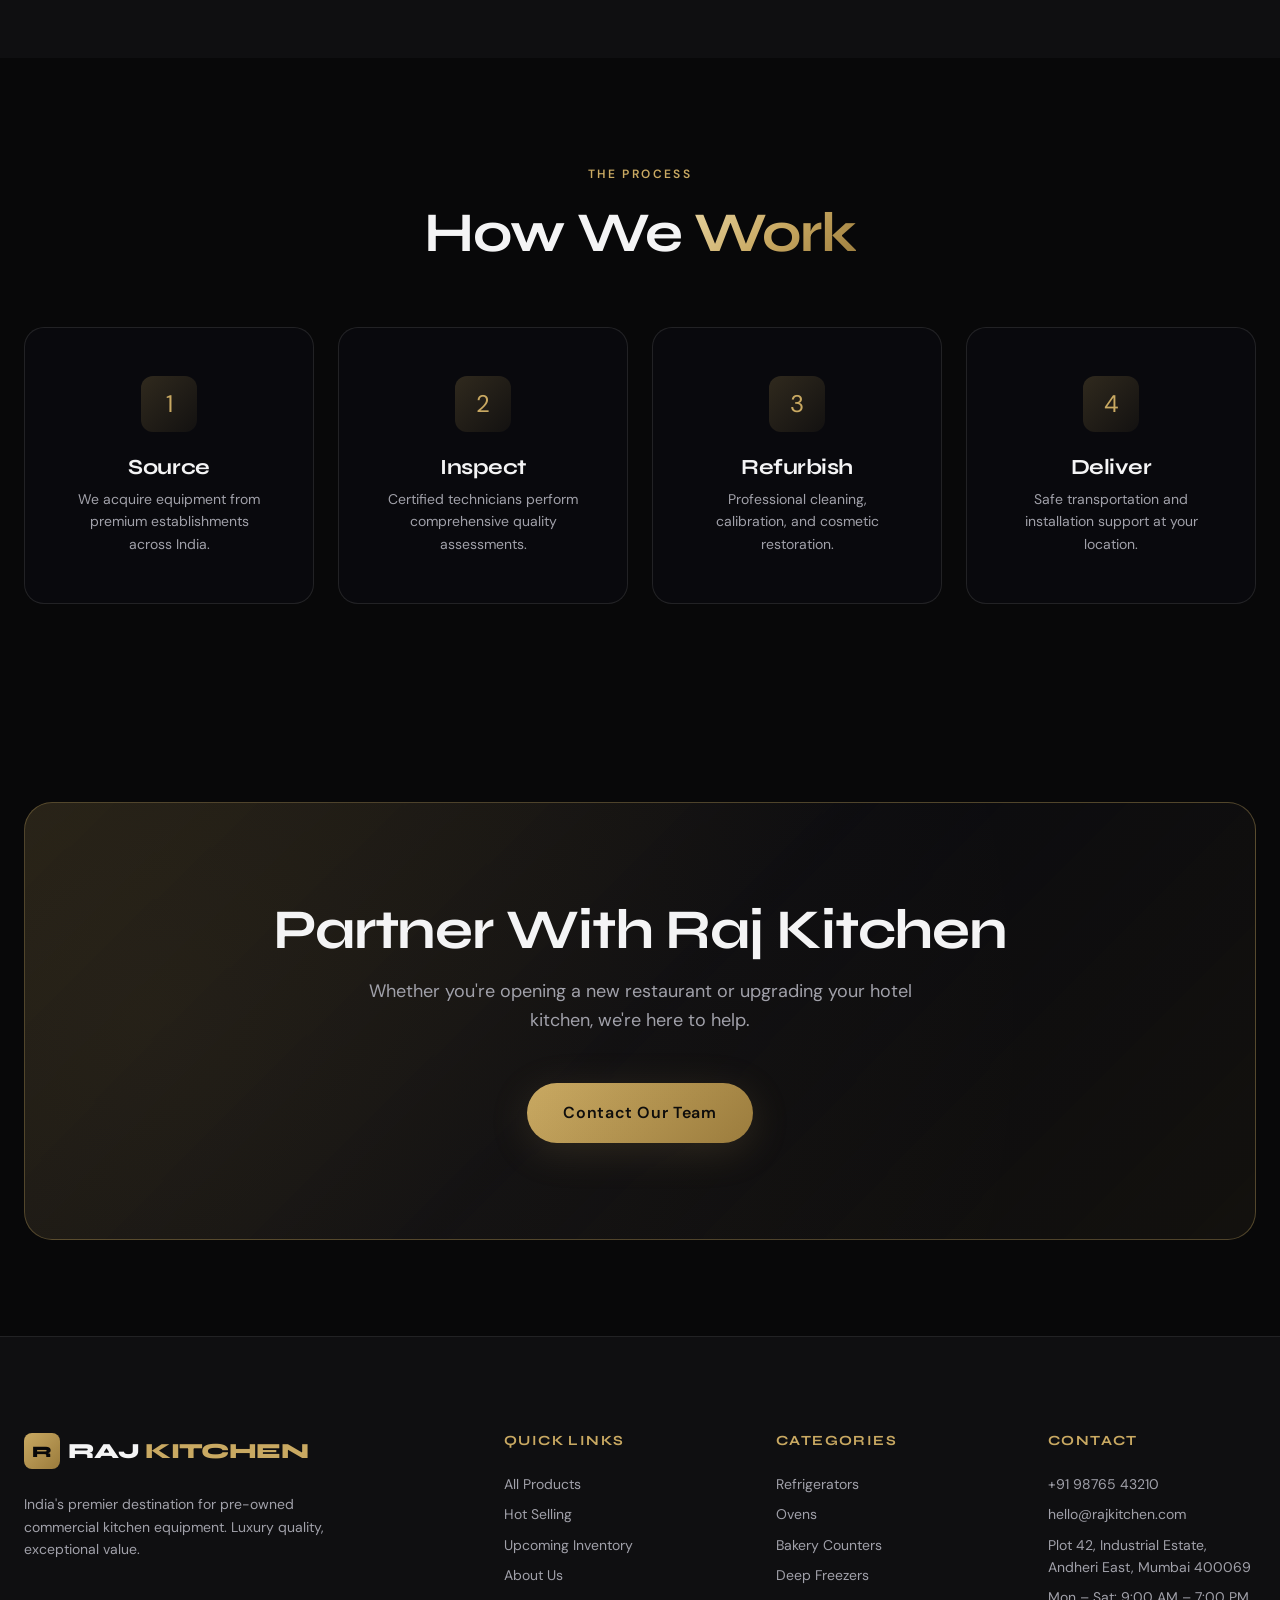
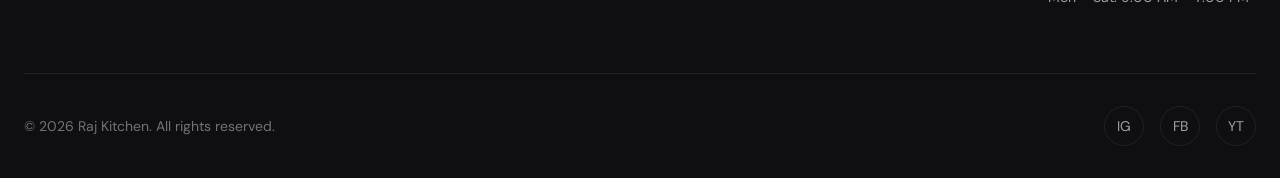
==== commit 49e282f2: "Fix mobile menu toggle visibility after scrolling. Keep the header above the menu overlay, add a sol" ====
--- a/about.html
+++ b/about.html
@@ -6,7 +6,7 @@
   <meta name="description" content="Learn about Raj Kitchen — India's premier destination for pre-owned commercial kitchen equipment.">
   <title>About Us | Raj Kitchen</title>
   <link rel="stylesheet" href="css/main.css?v=3">
-  <link rel="stylesheet" href="css/components.css?v=3">
+  <link rel="stylesheet" href="css/components.css?v=6">
   <link rel="stylesheet" href="https://cdn.jsdelivr.net/npm/aos@2.3.4/dist/aos.css">
 </head>
 <body data-page="about">
--- a/css/components.css
+++ b/css/components.css
@@ -4,15 +4,20 @@
   top: 0;
   left: 0;
   right: 0;
-  z-index: 1000;
+  z-index: 1200;
   height: var(--header-height);
   transition: all var(--duration-normal) var(--ease-out-expo);
 }
 
 .header.scrolled {
-  background: rgba(8, 8, 9, 0.85);
+  background: rgba(8, 8, 9, 0.95);
   backdrop-filter: blur(20px);
   -webkit-backdrop-filter: blur(20px);
+  border-bottom: 1px solid var(--color-border);
+}
+
+.header.menu-open {
+  background: rgba(8, 8, 9, 0.98);
   border-bottom: 1px solid var(--color-border);
 }
 
@@ -115,12 +120,21 @@
 .nav__toggle.active span:nth-child(3) { transform: translateY(-7px) rotate(-45deg); }
 
 @media (max-width: 900px) {
+  .header {
+    background: rgba(8, 8, 9, 0.92);
+    backdrop-filter: blur(16px);
+    -webkit-backdrop-filter: blur(16px);
+    border-bottom: 1px solid rgba(255, 255, 255, 0.06);
+  }
+
   .header__inner {
     display: flex;
     align-items: center;
     justify-content: space-between;
     gap: 0.75rem;
     width: 100%;
+    position: relative;
+    z-index: 2;
   }
 
   .logo {
@@ -140,7 +154,19 @@
     display: flex !important;
     flex: 0 0 auto;
     order: 2;
-    z-index: 1002;
+    position: relative;
+    z-index: 3;
+    width: 44px;
+    height: 44px;
+    align-items: center;
+    justify-content: center;
+    background: rgba(255, 255, 255, 0.08);
+    border: 1px solid var(--color-border);
+    border-radius: var(--radius-sm);
+  }
+
+  .nav__toggle span {
+    background: var(--color-gold-light);
   }
 
   .nav {
@@ -168,25 +194,36 @@
 
   .nav__list {
     position: fixed;
-    top: var(--header-height);
-    left: 0;
-    right: 0;
-    bottom: 0;
+    inset: 0;
+    top: 0;
+    padding: calc(var(--header-height) + 2rem) 1.5rem 2rem;
     flex-direction: column;
-    justify-content: center;
-    gap: var(--space-2xl);
-    background: rgba(8, 8, 9, 0.97);
+    justify-content: flex-start;
+    align-items: center;
+    gap: var(--space-xl);
+    background: rgba(8, 8, 9, 0.98);
     backdrop-filter: blur(24px);
+    -webkit-backdrop-filter: blur(24px);
     transform: translateX(100%);
     transition: transform var(--duration-slow) var(--ease-out-expo);
-    z-index: 1001;
+    z-index: 1;
     width: 100%;
     pointer-events: auto;
-  }
-
-  .nav__list.open { transform: translateX(0); }
-
-  .nav__link { font-size: var(--text-2xl); font-family: var(--font-display); }
+    overflow-y: auto;
+    -webkit-overflow-scrolling: touch;
+  }
+
+  .nav__list.open {
+    transform: translateX(0);
+  }
+
+  .nav__link {
+    font-size: var(--text-2xl);
+    font-family: var(--font-display);
+    width: 100%;
+    text-align: center;
+    padding: 0.35rem 0;
+  }
 }
 
 /* ========== HERO ========== */
@@ -199,35 +236,55 @@
   overflow: hidden;
 }
 
-.hero__bg-glow {
+.hero--premium {
+  isolation: isolate;
+}
+
+.hero__backdrop {
   position: absolute;
-  width: 600px;
-  height: 600px;
-  border-radius: 50%;
-  background: radial-gradient(circle, rgba(201, 169, 98, 0.12) 0%, transparent 70%);
-  top: 20%;
-  right: -10%;
+  inset: 0;
+  z-index: 0;
   pointer-events: none;
-  filter: blur(60px);
-}
-
-.hero__grid {
+}
+
+.hero__backdrop-img {
+  width: 100%;
+  height: 100%;
+  object-fit: cover;
+  object-position: center 30%;
+  transform: scale(1.04);
+}
+
+.hero__backdrop-shade {
+  position: absolute;
+  inset: 0;
+  background:
+    linear-gradient(105deg, rgba(8, 8, 9, 0.94) 0%, rgba(8, 8, 9, 0.78) 42%, rgba(8, 8, 9, 0.35) 100%),
+    radial-gradient(ellipse 70% 60% at 85% 40%, rgba(201, 169, 98, 0.14), transparent 60%);
+}
+
+.hero__layout {
+  position: relative;
+  z-index: 2;
   display: grid;
-  grid-template-columns: 1fr 1fr;
+  grid-template-columns: 1.05fr 0.95fr;
   gap: var(--space-3xl);
   align-items: center;
   min-height: calc(100vh - var(--header-height));
+  padding-top: var(--space-xl);
+  padding-bottom: var(--space-3xl);
 }
 
 .hero__content {
   position: relative;
   z-index: 2;
+  max-width: 620px;
 }
 
 .hero__title {
   font-size: var(--text-hero);
   font-weight: 800;
-  line-height: 1.02;
+  line-height: 1.08;
   margin-bottom: var(--space-lg);
 }
 
@@ -236,67 +293,102 @@
   color: var(--color-text-muted);
   max-width: 520px;
   margin-bottom: var(--space-2xl);
-  line-height: 1.5;
-}
-
-.hero__canvas-wrap {
-  position: relative;
-  height: 70vh;
-  min-height: 420px;
-  max-height: 720px;
-  perspective: 1200px;
-}
-
-.hero__canvas-wrap::before {
-  content: '';
-  position: absolute;
-  inset: 10% 5% 15%;
-  background: radial-gradient(ellipse at center, rgba(201, 169, 98, 0.18) 0%, transparent 65%);
-  pointer-events: none;
-  z-index: 0;
-  animation: heroGlowPulse 4s ease-in-out infinite;
-}
-
-.hero__canvas-wrap::after {
-  content: '';
-  position: absolute;
-  bottom: 8%;
-  left: 50%;
-  transform: translateX(-50%);
-  width: 70%;
-  height: 12%;
-  background: radial-gradient(ellipse, rgba(201, 169, 98, 0.25) 0%, transparent 70%);
-  filter: blur(24px);
-  pointer-events: none;
-  z-index: 0;
-}
-
-@keyframes heroGlowPulse {
-  0%, 100% { opacity: 0.6; transform: scale(1); }
-  50% { opacity: 1; transform: scale(1.05); }
-}
-
-#hero-canvas {
-  position: relative;
-  z-index: 1;
+  line-height: 1.55;
+}
+
+.hero__actions {
+  margin-bottom: var(--space-2xl);
+}
+
+.hero__trust {
+  display: grid;
+  grid-template-columns: repeat(3, 1fr);
+  gap: var(--space-md);
+  padding-top: var(--space-lg);
+  border-top: 1px solid var(--color-border);
+}
+
+.hero__trust-item {
+  display: flex;
+  flex-direction: column;
+  gap: 0.2rem;
+}
+
+.hero__trust-item strong {
+  font-family: var(--font-display);
+  font-size: var(--text-2xl);
+  color: var(--color-gold-light);
+  line-height: 1;
+}
+
+.hero__trust-item span {
+  font-size: var(--text-xs);
+  color: var(--color-text-dim);
+  text-transform: uppercase;
+  letter-spacing: 0.06em;
+}
+
+/* Hero visual showcase */
+.hero__visual {
+  position: relative;
+  min-height: 480px;
+}
+
+.hero__visual-main {
+  position: relative;
+  border-radius: var(--radius-xl);
+  overflow: hidden;
+  border: 1px solid var(--color-border-gold);
+  box-shadow: var(--shadow-lg), var(--shadow-gold);
+  aspect-ratio: 5/6;
+  max-height: 560px;
+}
+
+.hero__visual-main img {
   width: 100%;
   height: 100%;
-  cursor: grab;
-  display: block;
-  touch-action: none;
-}
-
-#hero-canvas:active { cursor: grabbing; }
-
-.hero__canvas-label {
+  object-fit: cover;
+  object-position: center;
+  transition: transform var(--duration-slow) var(--ease-out-expo);
+}
+
+.hero__visual-main:hover img {
+  transform: scale(1.03);
+}
+
+.hero__visual-overlay {
   position: absolute;
-  bottom: var(--space-lg);
-  left: 50%;
-  transform: translateX(-50%);
+  inset: 0;
+  display: flex;
+  flex-direction: column;
+  justify-content: flex-end;
+  padding: var(--space-lg);
+  background: linear-gradient(180deg, transparent 35%, rgba(8, 8, 9, 0.88) 100%);
+  pointer-events: none;
+}
+
+.hero__visual-tag {
+  display: inline-flex;
+  align-self: flex-start;
+  margin-bottom: var(--space-sm);
+  padding: 0.4rem 0.85rem;
+  background: rgba(8, 8, 9, 0.72);
+  border: 1px solid var(--color-border-gold);
+  border-radius: var(--radius-full);
   font-size: var(--text-xs);
-  letter-spacing: 0.15em;
+  font-weight: 600;
+  letter-spacing: 0.08em;
   text-transform: uppercase;
-  color: var(--color-text-dim);
+  color: var(--color-gold);
+  backdrop-filter: blur(12px);
+}
+
+.hero__visual-note {
+  margin: 0;
+  max-width: 28ch;
+  font-size: var(--text-sm);
+  line-height: 1.45;
+  color: var(--color-text-muted);
 }
 
 .hero__scroll-hint {
@@ -311,6 +403,7 @@
   font-size: var(--text-xs);
   letter-spacing: 0.1em;
   text-transform: uppercase;
+  z-index: 2;
 }
 
 .hero__scroll-line {
@@ -326,14 +419,78 @@
 }
 
 @media (max-width: 900px) {
-  .hero__grid {
+  .hero__layout {
     grid-template-columns: 1fr;
+    min-height: auto;
+    gap: 1.75rem;
+    padding-top: 1rem;
+    padding-bottom: 2.5rem;
+  }
+
+  .hero__content {
     text-align: center;
-    padding-bottom: var(--space-3xl);
-  }
-
-  .hero__subtitle { margin-left: auto; margin-right: auto; }
+    max-width: 100%;
+    margin: 0 auto;
+  }
+
+  .hero__subtitle {
+    margin-left: auto;
+    margin-right: auto;
+  }
+
+  .hero__actions {
+    justify-content: center;
+  }
+
+  .hero__trust {
+    grid-template-columns: repeat(3, 1fr);
+    gap: 0.5rem;
+    text-align: center;
+  }
+
+  .hero__trust-item strong {
+    font-size: var(--text-xl);
+  }
+
+  .hero__visual {
+    order: -1;
+    min-height: auto;
+    max-width: 420px;
+    margin: 0 auto;
+    width: 100%;
+  }
+
+  .hero__visual-main {
+    aspect-ratio: 16/10;
+    max-height: none;
+  }
+
+  .hero__visual-note {
+    max-width: none;
+    font-size: var(--text-xs);
+  }
+
   .hero__scroll-hint { display: none; }
+
+  .hero__backdrop-shade {
+    background:
+      linear-gradient(180deg, rgba(8, 8, 9, 0.55) 0%, rgba(8, 8, 9, 0.92) 45%, rgba(8, 8, 9, 0.98) 100%);
+  }
+}
+
+@media (max-width: 480px) {
+  .hero__trust {
+    grid-template-columns: 1fr;
+    gap: 0.75rem;
+  }
+
+  .hero__trust-item {
+    flex-direction: row;
+    align-items: center;
+    justify-content: center;
+    gap: 0.5rem;
+  }
+
 }
 
 /* ========== PRODUCT CARDS ========== */
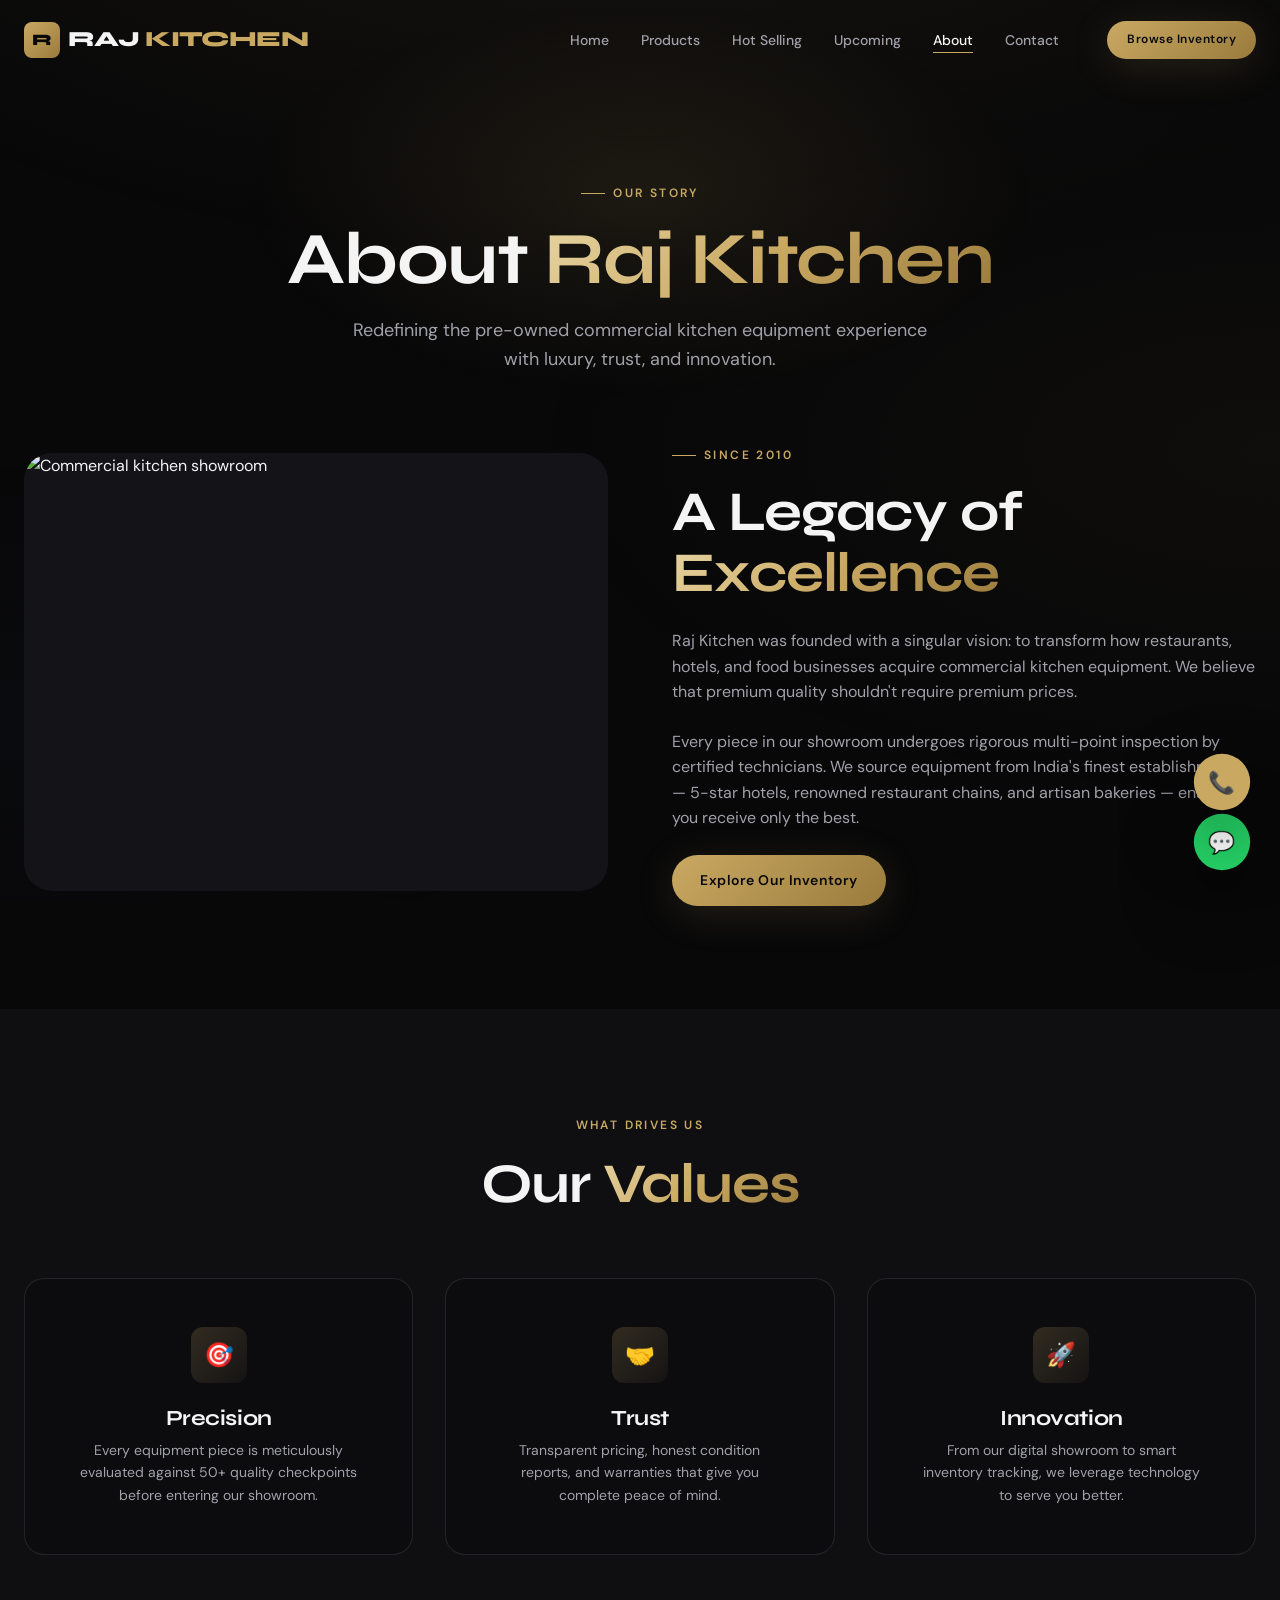
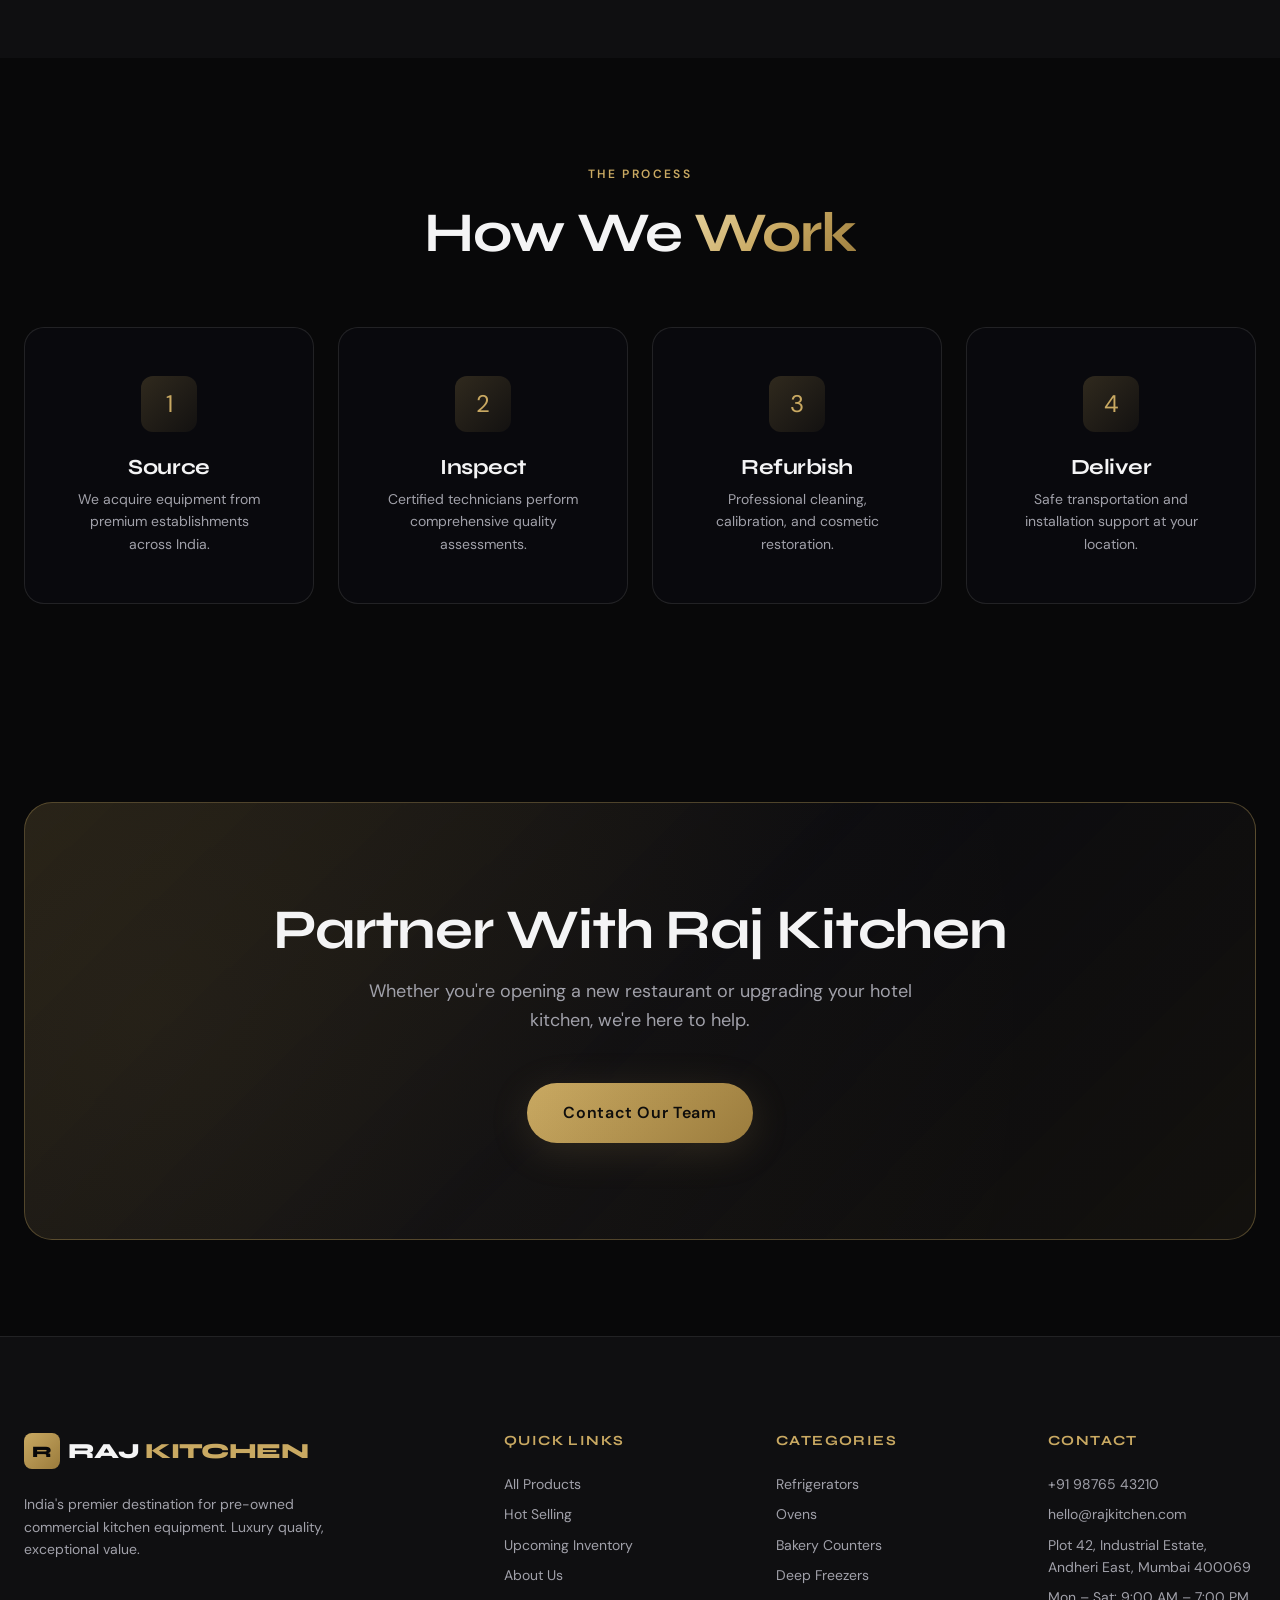
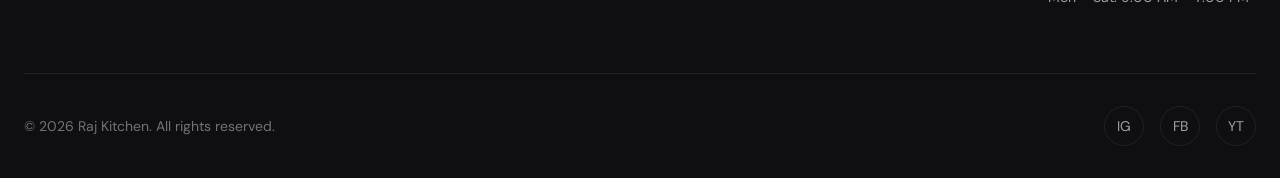
==== commit e22020d2: "Fix mobile menu stacking with body-level drawer overlay. Move the mobile navigation into a fixed dra" ====
--- a/about.html
+++ b/about.html
@@ -6,7 +6,7 @@
   <meta name="description" content="Learn about Raj Kitchen — India's premier destination for pre-owned commercial kitchen equipment.">
   <title>About Us | Raj Kitchen</title>
   <link rel="stylesheet" href="css/main.css?v=3">
-  <link rel="stylesheet" href="css/components.css?v=6">
+  <link rel="stylesheet" href="css/components.css?v=8">
   <link rel="stylesheet" href="https://cdn.jsdelivr.net/npm/aos@2.3.4/dist/aos.css">
 </head>
 <body data-page="about">
@@ -119,7 +119,7 @@
   <script src="https://www.gstatic.com/firebasejs/8.10.1/firebase-storage.js" defer></script>
   <script src="js/firebase-config.js" defer></script>
   <script src="js/firebase-service.js" defer></script>
-  <script src="js/components/navigation.js" defer></script>
+  <script src="js/components/navigation.js?v=8" defer></script>
   <script src="js/components/footer.js" defer></script>
   <script src="js/components/floating-buttons.js" defer></script>
   <script src="js/animations.js" defer></script>
--- a/css/components.css
+++ b/css/components.css
@@ -119,12 +119,18 @@
 .nav__toggle.active span:nth-child(2) { opacity: 0; }
 .nav__toggle.active span:nth-child(3) { transform: translateY(-7px) rotate(-45deg); }
 
+/* Mobile drawer — appended to body, above all page content */
+.nav-drawer {
+  display: none;
+}
+
 @media (max-width: 900px) {
   .header {
-    background: rgba(8, 8, 9, 0.92);
+    background: rgba(8, 8, 9, 0.96);
     backdrop-filter: blur(16px);
     -webkit-backdrop-filter: blur(16px);
     border-bottom: 1px solid rgba(255, 255, 255, 0.06);
+    z-index: 10000;
   }
 
   .header__inner {
@@ -133,8 +139,6 @@
     justify-content: space-between;
     gap: 0.75rem;
     width: 100%;
-    position: relative;
-    z-index: 2;
   }
 
   .logo {
@@ -153,9 +157,8 @@
   .nav__toggle {
     display: flex !important;
     flex: 0 0 auto;
-    order: 2;
     position: relative;
-    z-index: 3;
+    z-index: 2;
     width: 44px;
     height: 44px;
     align-items: center;
@@ -169,61 +172,98 @@
     background: var(--color-gold-light);
   }
 
-  .nav {
-    position: static;
-    width: 0;
-    height: 0;
-    margin: 0;
-    padding: 0;
-    overflow: visible;
-    order: 3;
-  }
-
-  .nav__cta {
-    display: none !important;
-    visibility: hidden;
-    width: 0 !important;
-    height: 0 !important;
-    padding: 0 !important;
-    margin: 0 !important;
-    overflow: hidden !important;
-    opacity: 0 !important;
-    pointer-events: none !important;
-    position: absolute !important;
-  }
-
-  .nav__list {
+  .nav--desktop {
+    display: none;
+  }
+
+  .nav-drawer {
+    display: block;
     position: fixed;
     inset: 0;
+    z-index: 9999;
+    pointer-events: none;
+    visibility: hidden;
+  }
+
+  .nav-drawer.open {
+    pointer-events: auto;
+    visibility: visible;
+  }
+
+  .nav-drawer__backdrop {
+    position: absolute;
+    inset: 0;
+    background: rgba(8, 8, 9, 0.72);
+    opacity: 0;
+    transition: opacity var(--duration-normal) var(--ease-out-expo);
+  }
+
+  .nav-drawer.open .nav-drawer__backdrop {
+    opacity: 1;
+  }
+
+  .nav-drawer__panel {
+    position: absolute;
     top: 0;
-    padding: calc(var(--header-height) + 2rem) 1.5rem 2rem;
+    right: 0;
+    bottom: 0;
+    width: min(100%, 420px);
+    padding: calc(var(--header-height) + 2rem) 1.75rem 2rem;
+    display: flex;
     flex-direction: column;
-    justify-content: flex-start;
-    align-items: center;
+    align-items: stretch;
     gap: var(--space-xl);
-    background: rgba(8, 8, 9, 0.98);
-    backdrop-filter: blur(24px);
-    -webkit-backdrop-filter: blur(24px);
+    background: #080809;
+    border-left: 1px solid var(--color-border);
+    box-shadow: -24px 0 80px rgba(0, 0, 0, 0.55);
     transform: translateX(100%);
     transition: transform var(--duration-slow) var(--ease-out-expo);
-    z-index: 1;
-    width: 100%;
-    pointer-events: auto;
     overflow-y: auto;
     -webkit-overflow-scrolling: touch;
   }
 
-  .nav__list.open {
+  .nav-drawer.open .nav-drawer__panel {
     transform: translateX(0);
   }
 
-  .nav__link {
+  .nav-drawer__list {
+    display: flex;
+    flex-direction: column;
+    gap: var(--space-lg);
+  }
+
+  .nav-drawer__list .nav__link {
+    display: block;
     font-size: var(--text-2xl);
     font-family: var(--font-display);
+    font-weight: 600;
+    text-align: left;
+    padding: 0.35rem 0;
+    color: var(--color-text-muted);
+  }
+
+  .nav-drawer__list .nav__link.active,
+  .nav-drawer__list .nav__link:hover {
+    color: var(--color-gold-light);
+  }
+
+  .nav-drawer__cta {
+    margin-top: auto;
     width: 100%;
-    text-align: center;
-    padding: 0.35rem 0;
-  }
+    justify-content: center;
+  }
+}
+
+html.nav-locked,
+html.nav-locked body {
+  overflow: hidden;
+}
+
+html.nav-locked body {
+  position: fixed;
+  width: 100%;
+  left: 0;
+  right: 0;
 }
 
 /* ========== HERO ========== */
@@ -236,38 +276,36 @@
   overflow: hidden;
 }
 
-.hero--premium {
+.hero--image {
   isolation: isolate;
 }
 
-.hero__backdrop {
+.hero__media {
   position: absolute;
   inset: 0;
   z-index: 0;
-  pointer-events: none;
-}
-
-.hero__backdrop-img {
+}
+
+.hero__image {
   width: 100%;
   height: 100%;
   object-fit: cover;
-  object-position: center 30%;
-  transform: scale(1.04);
-}
-
-.hero__backdrop-shade {
+  object-position: center;
+}
+
+.hero__overlay {
   position: absolute;
   inset: 0;
   background:
-    linear-gradient(105deg, rgba(8, 8, 9, 0.94) 0%, rgba(8, 8, 9, 0.78) 42%, rgba(8, 8, 9, 0.35) 100%),
-    radial-gradient(ellipse 70% 60% at 85% 40%, rgba(201, 169, 98, 0.14), transparent 60%);
-}
-
-.hero__layout {
+    linear-gradient(90deg, rgba(8, 8, 9, 0.92) 0%, rgba(8, 8, 9, 0.72) 38%, rgba(8, 8, 9, 0.25) 68%, rgba(8, 8, 9, 0.45) 100%),
+    linear-gradient(180deg, rgba(8, 8, 9, 0.35) 0%, transparent 35%, rgba(8, 8, 9, 0.55) 100%);
+}
+
+.hero__inner {
   position: relative;
   z-index: 2;
   display: grid;
-  grid-template-columns: 1.05fr 0.95fr;
+  grid-template-columns: minmax(0, 1fr) minmax(280px, 420px);
   gap: var(--space-3xl);
   align-items: center;
   min-height: calc(100vh - var(--header-height));
@@ -328,51 +366,32 @@
   letter-spacing: 0.06em;
 }
 
-/* Hero visual showcase */
-.hero__visual {
-  position: relative;
-  min-height: 480px;
-}
-
-.hero__visual-main {
+.hero__frame {
   position: relative;
   border-radius: var(--radius-xl);
   overflow: hidden;
   border: 1px solid var(--color-border-gold);
-  box-shadow: var(--shadow-lg), var(--shadow-gold);
-  aspect-ratio: 5/6;
-  max-height: 560px;
-}
-
-.hero__visual-main img {
+  box-shadow: var(--shadow-lg), 0 24px 80px rgba(0, 0, 0, 0.45);
+  aspect-ratio: 4/5;
+  max-height: min(68vh, 560px);
+  margin-left: auto;
+  width: 100%;
+}
+
+.hero__frame-img {
   width: 100%;
   height: 100%;
   object-fit: cover;
   object-position: center;
-  transition: transform var(--duration-slow) var(--ease-out-expo);
-}
-
-.hero__visual-main:hover img {
-  transform: scale(1.03);
-}
-
-.hero__visual-overlay {
+  display: block;
+}
+
+.hero__frame-badge {
   position: absolute;
-  inset: 0;
-  display: flex;
-  flex-direction: column;
-  justify-content: flex-end;
-  padding: var(--space-lg);
-  background: linear-gradient(180deg, transparent 35%, rgba(8, 8, 9, 0.88) 100%);
-  pointer-events: none;
-}
-
-.hero__visual-tag {
-  display: inline-flex;
-  align-self: flex-start;
-  margin-bottom: var(--space-sm);
-  padding: 0.4rem 0.85rem;
-  background: rgba(8, 8, 9, 0.72);
+  left: var(--space-md);
+  bottom: var(--space-md);
+  padding: 0.45rem 0.9rem;
+  background: rgba(8, 8, 9, 0.78);
   border: 1px solid var(--color-border-gold);
   border-radius: var(--radius-full);
   font-size: var(--text-xs);
@@ -383,14 +402,6 @@
   backdrop-filter: blur(12px);
 }
 
-.hero__visual-note {
-  margin: 0;
-  max-width: 28ch;
-  font-size: var(--text-sm);
-  line-height: 1.45;
-  color: var(--color-text-muted);
-}
-
 .hero__scroll-hint {
   position: absolute;
   bottom: var(--space-2xl);
@@ -419,12 +430,25 @@
 }
 
 @media (max-width: 900px) {
-  .hero__layout {
+  .hero__inner {
     grid-template-columns: 1fr;
     min-height: auto;
-    gap: 1.75rem;
-    padding-top: 1rem;
+    gap: 1.5rem;
+    padding-top: 0.75rem;
     padding-bottom: 2.5rem;
+  }
+
+  .hero__overlay {
+    background:
+      linear-gradient(180deg, rgba(8, 8, 9, 0.35) 0%, rgba(8, 8, 9, 0.55) 42%, rgba(8, 8, 9, 0.94) 100%);
+  }
+
+  .hero__frame {
+    order: -1;
+    aspect-ratio: 16/10;
+    max-height: none;
+    max-width: 100%;
+    margin: 0;
   }
 
   .hero__content {
@@ -452,30 +476,7 @@
     font-size: var(--text-xl);
   }
 
-  .hero__visual {
-    order: -1;
-    min-height: auto;
-    max-width: 420px;
-    margin: 0 auto;
-    width: 100%;
-  }
-
-  .hero__visual-main {
-    aspect-ratio: 16/10;
-    max-height: none;
-  }
-
-  .hero__visual-note {
-    max-width: none;
-    font-size: var(--text-xs);
-  }
-
   .hero__scroll-hint { display: none; }
-
-  .hero__backdrop-shade {
-    background:
-      linear-gradient(180deg, rgba(8, 8, 9, 0.55) 0%, rgba(8, 8, 9, 0.92) 45%, rgba(8, 8, 9, 0.98) 100%);
-  }
 }
 
 @media (max-width: 480px) {
@@ -491,6 +492,10 @@
     gap: 0.5rem;
   }
 
+  .hero__frame {
+    aspect-ratio: 4/3;
+    border-radius: var(--radius-lg);
+  }
 }
 
 /* ========== PRODUCT CARDS ========== */
